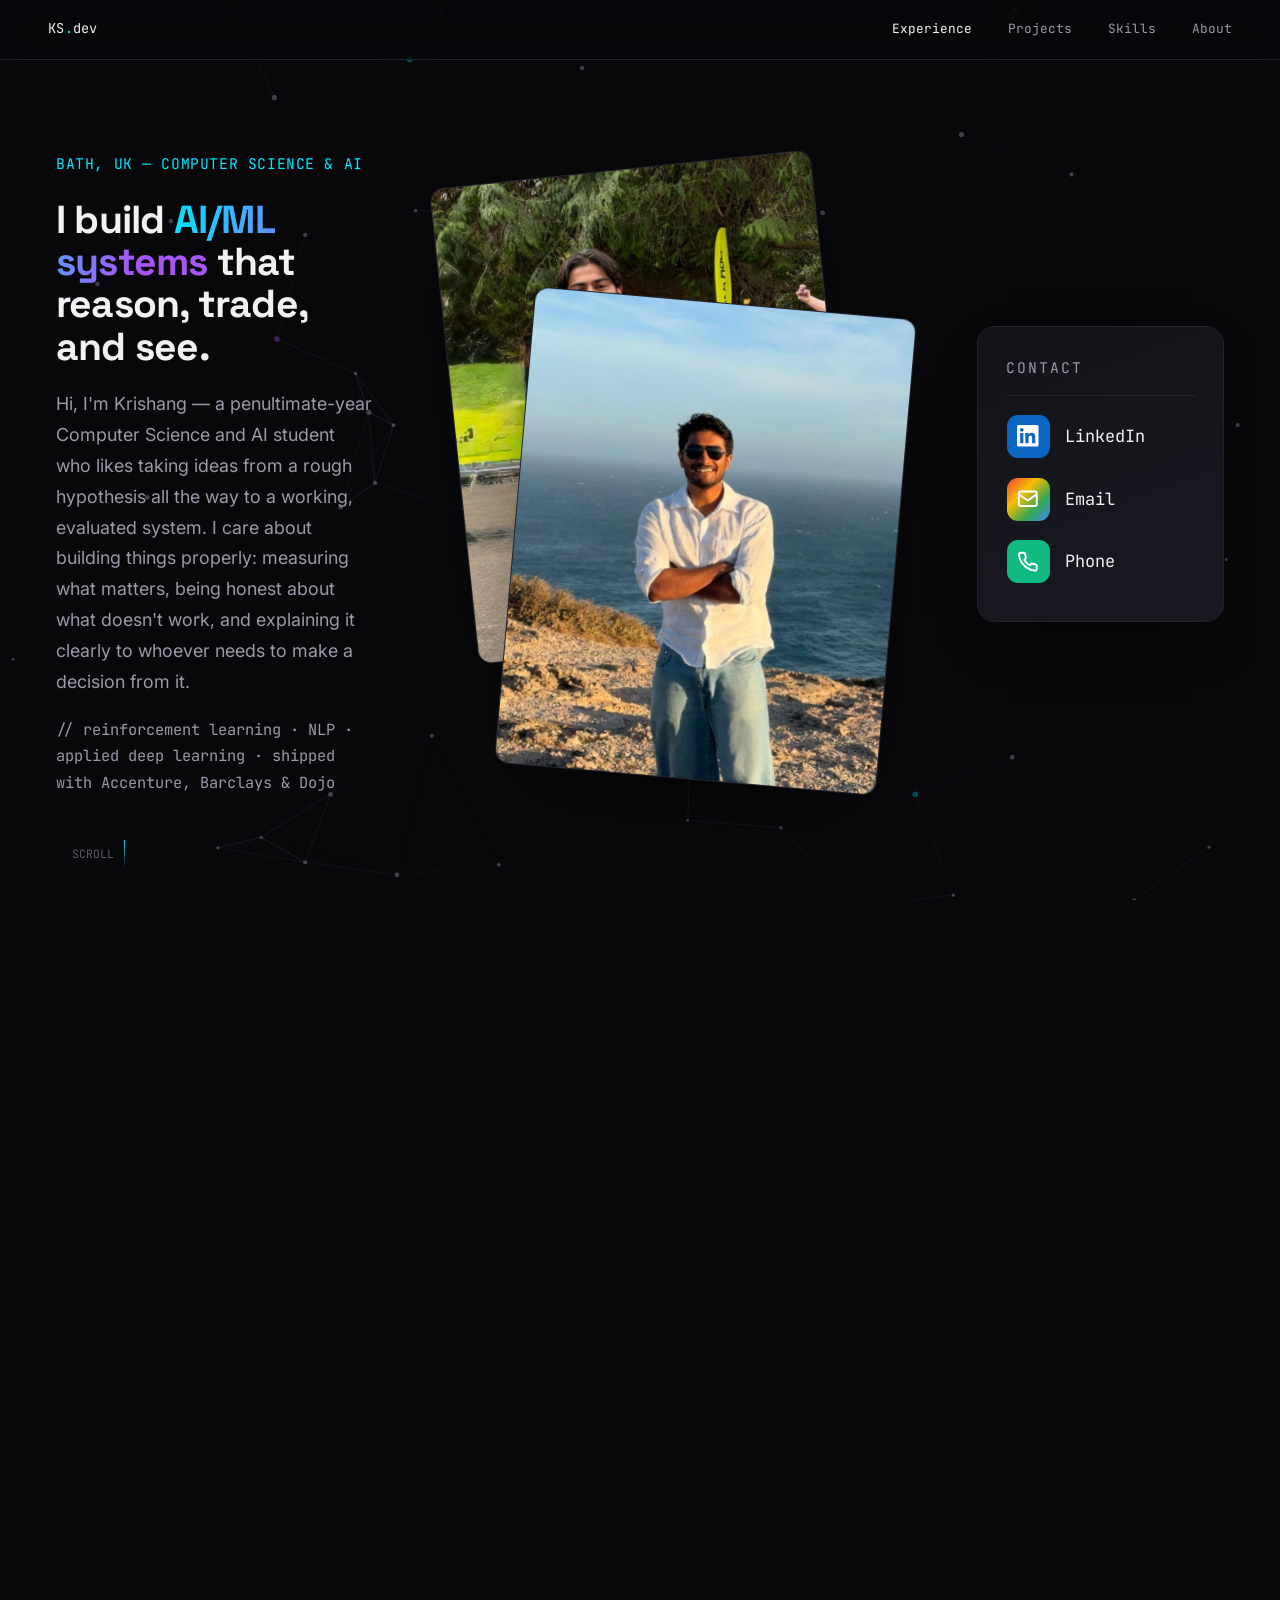
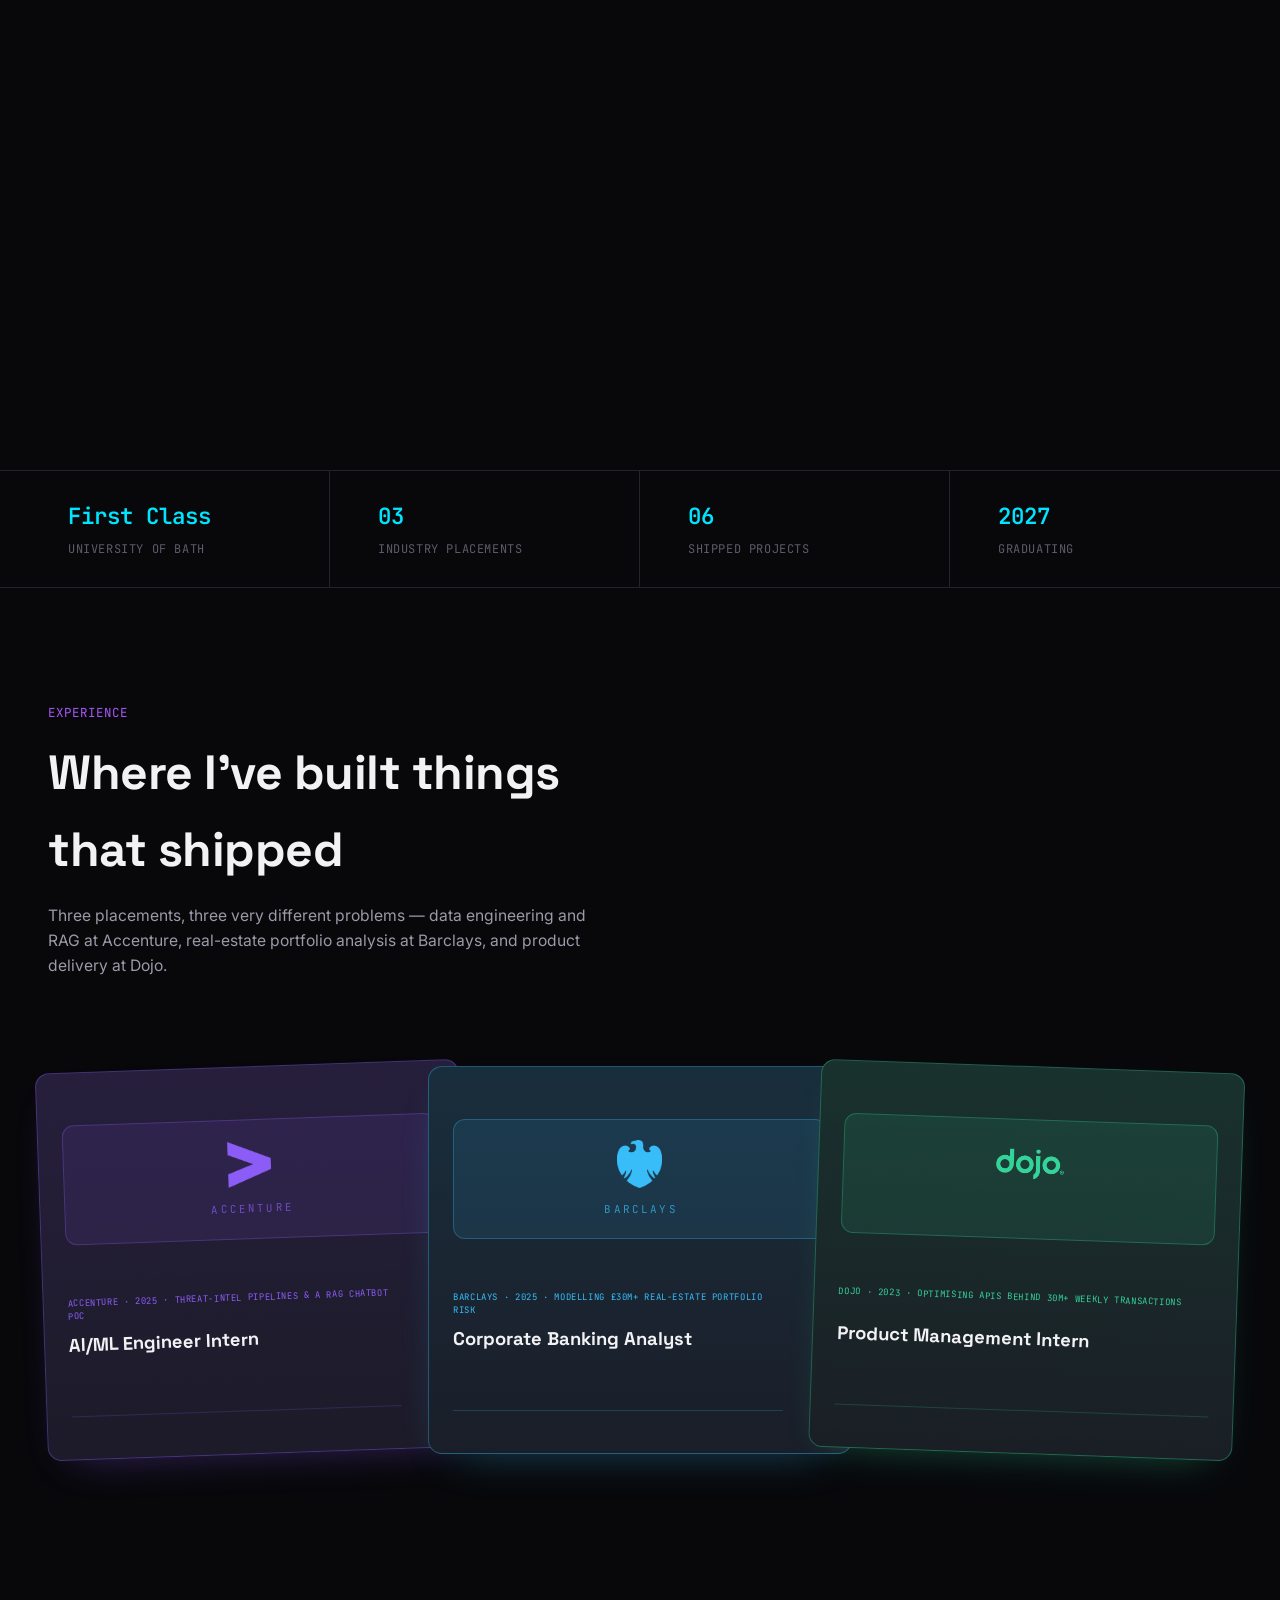
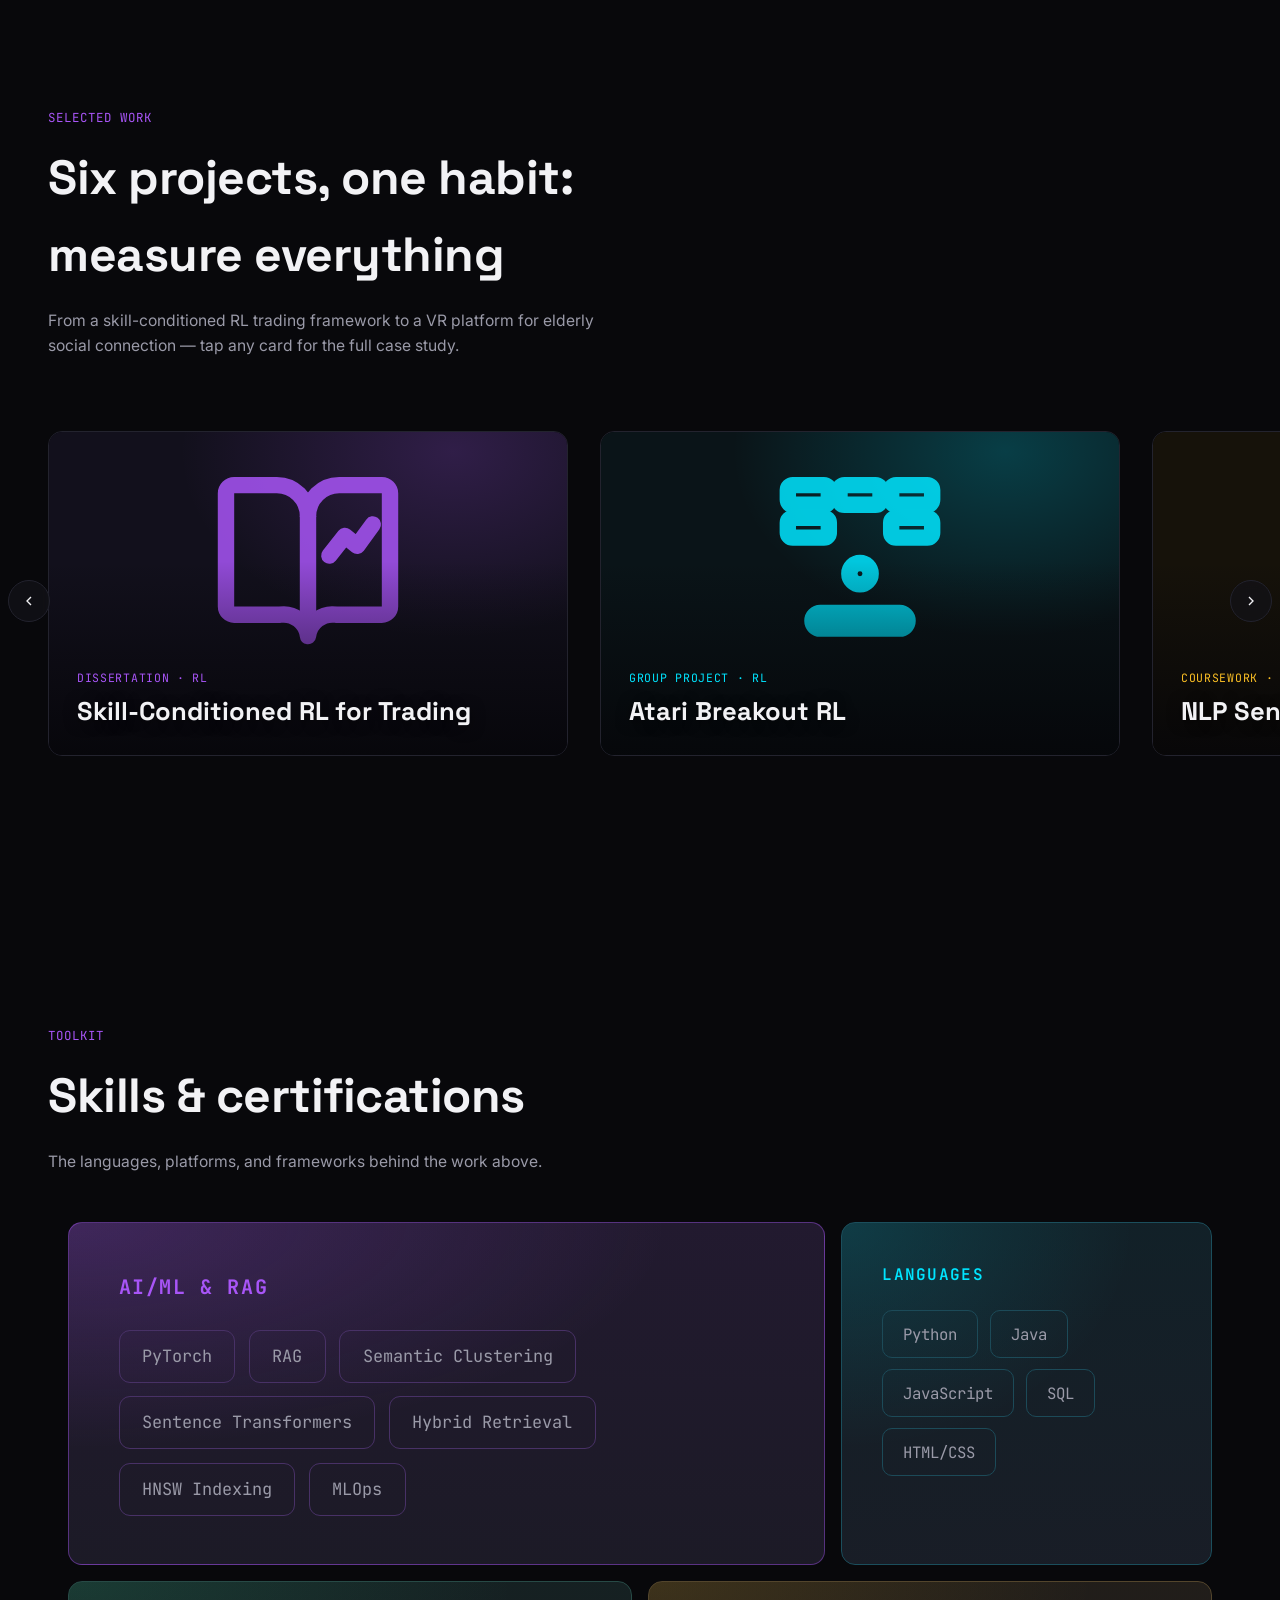
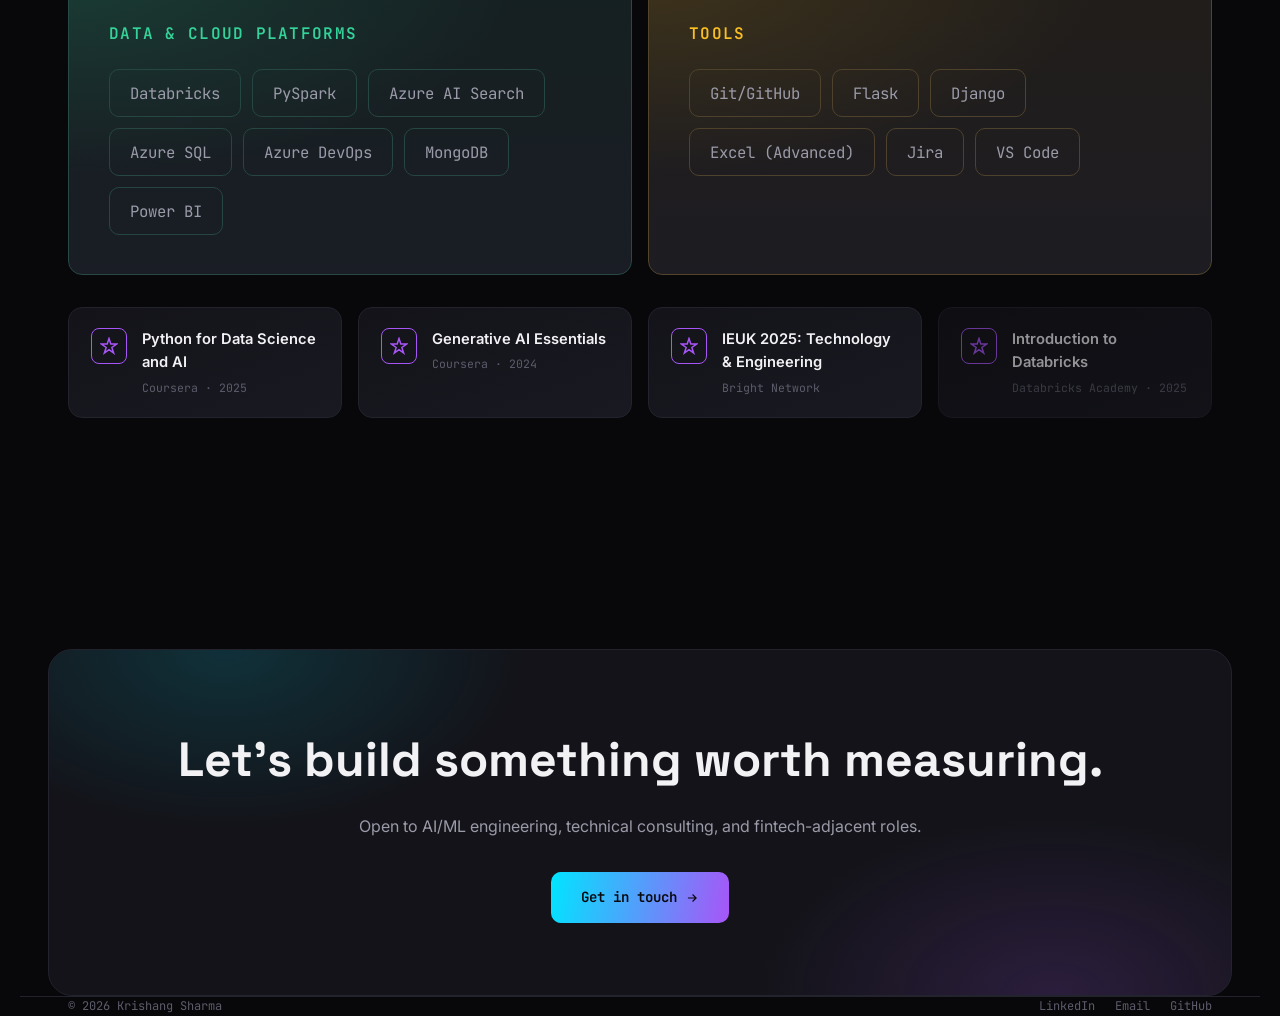
==== index.html @ ec25ca5b "intial commit" ====
<!DOCTYPE html>
<html lang="en">
<head>
<meta charset="UTF-8">
<meta name="viewport" content="width=device-width, initial-scale=1.0">
<title>Krishang Sharma — AI/ML Engineer</title>
<meta name="description" content="Krishang Sharma — AI/ML Engineer building reinforcement learning, NLP, and applied ML systems, with a growing focus on technology in financial services.">
<link rel="preconnect" href="https://fonts.googleapis.com">
<link rel="preconnect" href="https://fonts.gstatic.com" crossorigin>
<link href="https://fonts.googleapis.com/css2?family=Space+Grotesk:wght@500;700&family=Inter:wght@400;500;600&family=JetBrains+Mono:wght@400;500;600&display=swap" rel="stylesheet">
<link rel="stylesheet" href="styles.css">
</head>
<body>

<canvas class="plexus" aria-hidden="true"></canvas>

<nav class="nav">
  <div class="nav__mark">KS<span>.</span>dev</div>
  <div class="nav__links">
    <a href="#experience">Experience</a>
    <a href="#projects">Projects</a>
    <a href="#skills">Skills</a>
    <a href="about.html">About</a>
  </div>
</nav>

<!-- ============ HERO ============ -->
<div class="hero-pin" data-hero-pin>
<header class="hero wrap">
  <div class="hero__grid">

    <!-- About (left, persistent) -->
    <div class="hero__text">
      <p class="hero__eyebrow">Bath, UK — Computer Science &amp; AI</p>
      <h1 class="hero__title">I build <span class="grad">AI/ML systems</span> that reason, trade, and see.</h1>
      <p class="hero__intro">Hi, I&#39;m Krishang — a penultimate-year Computer Science and AI student who likes taking ideas from a rough hypothesis all the way to a working, evaluated system. I care about building things properly: measuring what matters, being honest about what doesn&#39;t work, and explaining it clearly to whoever needs to make a decision from it.</p>
      <p class="hero__sub">// reinforcement learning · NLP · applied deep learning · shipped with Accenture, Barclays &amp; Dojo</p>
    </div>

    <!-- Reveal stage (centre): overlapping portraits over the faint wheel -->
    <div class="hero__stage">
      <div class="hero__wheelwrap">
      <h2 class="wheel-title">Core Stack</h2>
      <div class="wheel" data-wheel aria-label="Core tools: Python, SQL, PySpark, Databricks, PyTorch, Azure, Git, Flask">
        <div class="wheel__ring">
          <div class="wheel__item" style="--i:0">
            <span class="wheel__tile" tabindex="0" data-label="Python" aria-label="Python" style="--brand:#3776AB">
              <svg viewBox="0 0 24 24" aria-hidden="true"><defs><linearGradient id="py-two" x1="0" y1="0" x2="0" y2="1"><stop offset="0.5" stop-color="#3776AB"/><stop offset="0.5" stop-color="#FFD43B"/></linearGradient></defs><path fill="url(#py-two)" d="M14.25.18l.9.2.73.26.59.3.45.32.34.34.25.34.16.33.1.3.04.26.02.2-.01.13V8.5l-.05.63-.13.55-.21.46-.26.38-.3.31-.33.25-.35.19-.35.14-.33.1-.3.07-.26.04-.21.02H8.77l-.69.05-.59.14-.5.22-.41.27-.33.32-.27.35-.2.36-.15.37-.1.35-.07.32-.04.27-.02.21v3.06H3.17l-.21-.03-.28-.07-.32-.12-.35-.18-.36-.26-.36-.36-.35-.46-.32-.59-.28-.73-.21-.88-.14-1.05-.05-1.23.06-1.22.16-1.04.24-.87.32-.71.36-.57.4-.44.42-.33.42-.24.4-.16.36-.1.32-.05.24-.01h.16l.06.01h8.16v-.83H6.18l-.01-2.75-.02-.37.05-.34.11-.31.17-.28.25-.26.31-.23.38-.2.44-.18.51-.15.58-.12.64-.1.71-.06.77-.04.84-.02 1.27.05zm-6.3 1.98l-.23.33-.08.41.08.41.23.34.33.22.41.09.41-.09.33-.22.23-.34.08-.41-.08-.41-.23-.33-.33-.22-.41-.09-.41.09zm13.09 3.95l.28.06.32.12.35.18.36.27.36.35.35.47.32.59.28.73.21.88.14 1.04.05 1.23-.06 1.23-.16 1.04-.24.86-.32.71-.36.57-.4.45-.42.33-.42.24-.4.16-.36.09-.32.05-.24.02-.16-.01h-8.22v.82h5.84l.01 2.76.02.36-.05.34-.11.31-.17.29-.25.25-.31.24-.38.2-.44.17-.51.15-.58.13-.64.09-.71.07-.77.04-.84.01-1.27-.04-1.07-.14-.9-.2-.73-.25-.59-.3-.45-.33-.34-.34-.25-.34-.16-.33-.1-.3-.04-.25-.02-.2.01-.13v-5.34l.05-.64.13-.54.21-.46.26-.38.3-.32.33-.24.35-.2.35-.14.33-.1.3-.06.26-.04.21-.02.13-.01h5.84l.69-.05.59-.14.5-.21.41-.28.33-.32.27-.35.2-.36.15-.36.1-.35.07-.32.04-.28.02-.21V6.07h2.09l.14.01zm-6.47 14.25l-.23.33-.08.41.08.41.23.33.33.23.41.08.41-.08.33-.23.23-.33.08-.41-.08-.41-.23-.33-.33-.23-.41-.08-.41.08z"/></svg>
            </span>
          </div>
          <div class="wheel__item" style="--i:1">
            <span class="wheel__tile" tabindex="0" data-label="SQL" aria-label="SQL" style="--brand:#00758F">
              <svg viewBox="0 0 24 24" fill="none" stroke="currentColor" stroke-width="2" aria-hidden="true"><ellipse cx="12" cy="5" rx="8" ry="3"/><path d="M4 5v6c0 1.66 3.58 3 8 3s8-1.34 8-3V5"/><path d="M4 11v8c0 1.66 3.58 3 8 3s8-1.34 8-3v-8"/></svg>
            </span>
          </div>
          <div class="wheel__item" style="--i:2">
            <span class="wheel__tile" tabindex="0" data-label="PySpark" aria-label="PySpark" style="--brand:#E25A1C">
              <svg viewBox="0 0 24 24" fill="currentColor" aria-hidden="true"><path d="M10.812 0c-.425.013-.845.215-1.196.605a3.593 3.593 0 00-.493.722c-.355.667-.425 1.415-.556 2.143a551.9 551.9 0 00-.726 4.087c-.027.16-.096.227-.244.273C5.83 8.386 4.06 8.94 2.3 9.514c-.387.125-.773.289-1.114.506-1.042.665-1.196 1.753-.415 2.71.346.422.79.715 1.284.936 1.1.49 2.202.976 3.3 1.47.019.01.036.013.053.019h-.004l1.306.535c0 .023.002.045 0 .073-.2 2.03-.39 4.063-.58 6.095-.04.419-.012.831.134 1.23.317.87 1.065 1.148 1.881.701.372-.204.666-.497.937-.818 1.372-1.623 2.746-3.244 4.113-4.872.111-.133.205-.15.363-.098.349.117.697.231 1.045.347h.001c.02.012.045.02.073.03l.142.042c1.248.416 2.68.775 3.929 1.19.4.132.622.164 1.045.098.311-.048.592-.062.828-.236.602-.33.995-.957.988-1.682-.005-.427-.154-.813-.35-1.186-.82-1.556-1.637-3.113-2.461-4.666-.078-.148-.076-.243.037-.375 1.381-1.615 2.756-3.236 4.133-4.855.272-.32.513-.658.653-1.058.308-.878-.09-1.57-1-1.741a2.783 2.783 0 00-1.235.069c-1.974.521-3.947 1.041-5.918 1.57-.175.047-.26.015-.355-.144a353.08 353.08 0 00-2.421-4.018 4.61 4.61 0 00-.652-.849c-.371-.37-.802-.549-1.227-.536zm.172 3.703a.592.592 0 01.189.211c.87 1.446 1.742 2.89 2.609 4.338.07.118.135.16.277.121 1.525-.41 3.052-.813 4.579-1.217.367-.098.735-.193 1.103-.289a.399.399 0 01-.1.2c-1.259 1.48-2.516 2.962-3.779 4.438-.11.13-.12.22-.04.37.937 1.803 1.768 3.309 2.498 4.76l-3.696-1.019c-.538-.18-1.077-.358-1.615-.539-.163-.055-.25-.03-.36.1-1.248 1.488-2.504 2.97-3.759 4.454a.398.398 0 01-.18.132c.035-.378.068-.757.104-1.136.149-1.572.297-3.144.451-4.716-.03-.318.117-.405-.322-.545-1.493-.593-3.346-1.321-4.816-1.905a.595.595 0 01.24-.134c1.797-.57 3.595-1.14 5.394-1.705.127-.04.199-.092.211-.233.013-.148.05-.294.076-.441.241-1.363.483-2.726.726-4.088.068-.386.14-.771.21-1.157z"/></svg>
            </span>
          </div>
          <div class="wheel__item" style="--i:3">
            <span class="wheel__tile" tabindex="0" data-label="Databricks" aria-label="Databricks" style="--brand:#FF3621">
              <svg viewBox="0 0 24 24" fill="currentColor" aria-hidden="true"><path d="M.95 14.184L12 20.403l9.919-5.55v2.21L12 22.662l-10.484-5.96-.565.308v.77L12 24l11.05-6.218v-4.317l-.515-.309L12 19.118l-9.867-5.653v-2.21L12 16.805l11.05-6.218V6.32l-.515-.308L12 11.974 2.647 6.681 12 1.388l7.76 4.368.668-.411v-.566L12 0 .95 6.27v.72L12 13.207l9.919-5.55v2.26L12 15.52 1.516 9.56l-.565.308Z"/></svg>
            </span>
          </div>
          <div class="wheel__item" style="--i:4">
            <span class="wheel__tile" tabindex="0" data-label="PyTorch" aria-label="PyTorch" style="--brand:#EE4C2C">
              <svg viewBox="0 0 24 24" fill="currentColor" aria-hidden="true"><path d="M12.005 0L4.952 7.053a9.865 9.865 0 000 14.022 9.866 9.866 0 0014.022 0c3.984-3.9 3.986-10.205.085-14.023l-1.744 1.743c2.904 2.905 2.904 7.634 0 10.538s-7.634 2.904-10.538 0-2.904-7.634 0-10.538l4.647-4.646.582-.665zm3.568 3.899a1.327 1.327 0 00-1.327 1.327 1.327 1.327 0 001.327 1.328A1.327 1.327 0 0016.9 5.226 1.327 1.327 0 0015.573 3.9z"/></svg>
            </span>
          </div>
          <div class="wheel__item" style="--i:5">
            <span class="wheel__tile" tabindex="0" data-label="Azure" aria-label="Azure" style="--brand:#0078D4">
              <svg viewBox="0 0 24 24" fill="currentColor" aria-hidden="true"><path d="M22.379 23.343a1.62 1.62 0 0 0 1.536-2.14v.002L17.35 1.76A1.62 1.62 0 0 0 15.816.657H8.184A1.62 1.62 0 0 0 6.65 1.76L.086 21.204a1.62 1.62 0 0 0 1.536 2.139h4.741a1.62 1.62 0 0 0 1.535-1.103l.977-2.892 4.947 3.675c.28.208.618.32.966.32m-3.084-12.531 3.624 10.739a.54.54 0 0 1-.51.713v-.001h-.03a.54.54 0 0 1-.322-.106l-9.287-6.9h4.853m6.313 7.006c.116-.326.13-.694.007-1.058L9.79 1.76a1.722 1.722 0 0 0-.007-.02h6.034a.54.54 0 0 1 .512.366l6.562 19.445a.54.54 0 0 1-.338.684"/></svg>
            </span>
          </div>
          <div class="wheel__item" style="--i:6">
            <span class="wheel__tile" tabindex="0" data-label="Git" aria-label="Git" style="--brand:#F05032">
              <svg viewBox="0 0 24 24" fill="currentColor" aria-hidden="true"><path d="M23.546 10.93L13.067.452c-.604-.603-1.582-.603-2.188 0L8.708 2.627l2.76 2.76c.645-.215 1.379-.07 1.889.441.516.515.658 1.258.438 1.9l2.658 2.66c.645-.223 1.387-.078 1.9.435.721.72.721 1.884 0 2.604-.719.719-1.881.719-2.6 0-.539-.541-.674-1.337-.404-1.996L12.86 8.955v6.525c.176.086.342.203.488.348.713.721.713 1.883 0 2.6-.719.721-1.889.721-2.609 0-.719-.719-.719-1.879 0-2.598.182-.18.387-.316.605-.406V8.835c-.217-.091-.424-.222-.6-.401-.545-.545-.676-1.342-.396-2.009L7.636 3.7.45 10.881c-.6.605-.6 1.584 0 2.189l10.48 10.477c.604.604 1.582.604 2.186 0l10.43-10.43c.605-.603.605-1.582 0-2.187"/></svg>
            </span>
          </div>
          <div class="wheel__item" style="--i:7">
            <span class="wheel__tile" tabindex="0" data-label="Flask" aria-label="Flask" style="--brand:#E8E8ED">
              <svg viewBox="0 0 24 24" fill="currentColor" aria-hidden="true"><path d="M7.172 20.36c-.914-.72-1.89-1.41-2.556-2.38-1.402-1.712-2.482-3.694-3.22-5.777-.446-1.355-.6-2.808-1.174-4.11-.602-.944.103-1.978 1.138-2.28.46-.087 1.272-.522.293-.211-.878.644-.963-.585-.063-.662.615-.082.84-.585.63-1.037-.66-.43 1.6-.903.463-1.544C1.5 1.08 4.34.835 3.64 2.285 3.473 3.4 5.624 2.08 5.125 3.368c.507.619 1.9.14 1.865 1.009.74.05.993.672 1.687.72.72.325 2.022.58 2.266 1.39-.713.566-2.364-1.165-2.443.398.215 2.31.16 4.689 1.004 6.888.4 1.332 1.37 2.38 2.244 3.418.837 1.016 1.971 1.73 3.127 2.333 1.014.478 2.107.795 3.213.994.448-.343 1.24-1.617 1.938-1.08.033.604-1.388 1.263-.067 1.196.776-.234 1.314.6 1.953-.152.588.697 2.446-.446 2.027.98-.566.364-1.392.144-1.959.646-.935-.467-1.68.418-2.715.306a19.86 19.86 0 01-3.484.29c-1.912-.15-3.865-.214-5.684-.88-1.024-.297-2.023-.881-2.924-1.464zm1.615.7c1 .432 1.978.888 3.074 1.026 1.74.24 3.537.614 5.283.274-.79-.357-1.608.14-2.395-.255-.944.203-1.957-.052-2.917-.177-1.092-.486-2.27-.82-3.291-1.452-1.277-.466.66.598 1.005.685.798.453-.877-.233-1.114-.421-.668-.375-.754-.297-.066.084.139.08.276.166.42.235zm-1.904-1.346c.97.359-.004-.682-.45-.622-.196-.341-.751-.557-.36-.74-.704.244-.737-.93-1.07-.763-.744-.235-.29-1.07-1.176-1.58-.081-.54-.882-1.008-1.138-1.822-.113-.416-.905-1.613-.418-.5.414 1.072 1.143 1.99 1.75 2.907.47.873 1.027 1.786 1.885 2.33.29.278.568.703.977.79zM4.09 16.647c.033-.146.177.317 0 0zm3.954 3.497c.215-.096-.31-.12 0 0zm.526.192c-.054-.265-.24.148 0 0zm.66.275c.312-.3-.484-.188 0 0zm1.127.63c.191-.282-.61-.107 0 0zM8.19 19.728c.487-.315-.63-.004 0 0zm.494.246c-.014-.166-.176.075 0 0zm2.47 1.542c.397.25 2.32.55 1.115.103-.2.042-2.23-.574-1.116-.103zm-3.921-3.054c-.04-.167-.616-.185 0 0zm1.15.67c.3-.21-.621-.16 0 0zm.966.593c.43-.162-.696-.163 0 0zm-2.584-1.773c.466.358 1.88.046.714-.213-.53-.283-1.727-.476-.912.17zm3.24 1.978c.193-.33-.815-.19 0 0zm-.984-.783c1.14.323-.958-.72-.281-.118l.15.068.13.05zm1.973 1.14c1.08.01-.975-.147 0 0zm-4.644-2.96c-.042-.2-.266.018 0 0zm6.47 3.985c.028-.363-.353.27 0 0zm-4.63-2.856c-.064-.191-.336-.008 0 0zm-1.738-1.254c.62-.037-.848-.273 0 0zm-2.06-1.332c-.077-.297-.674-.534 0 0zm5.407 3.435c-.114-.13-.054.028 0 0zm3.366 2.065c-.01-.197-.183.075 0 0zm-3.664-2.373c.06-.255-.528-.077 0 0zm-2.506-1.592c.46-.05-.74-.311 0 0zm4.241 2.637c.718-.285-.7-.14 0 0zM9.03 18.545c.827.106-.985-.563-.181-.06zm2.876 1.768c.773-.462.518 1.082 1.311.13.782-.57-.675.707.29.103.696-.467 1.726.22 2.376.445.468-.023.923.405 1.403.145.923-.25-1.806-.37-1.09-.81-.845.245-1.47-.294-1.885-.835-.948-.22-2.044-.703-2.517-1.542-.192-.315.28.044-.166-.47-.57-.508-.856-1.085-1.24-1.702-.457-.244-.51-.963-.557-.024.004-.593-.553-.992-.688-.826-.002-.571.595-.285.176-.707-.09-.592-.386-1.21-.475-1.877-.138-.322-.02-1.011-.473-.282-.165.77-.055-.947.202-.38.337-.58-.12-.51-.14-.43.22-.488.14-1.18-.057-.916.117-.517.185-1.902-.175-1.656.218-.54.414-2.473-.534-1.736-.384.005-1.048.14-1.363.296.986.543-.1.196-.5.11-.052.502-.45.285-.946.29.793.098-.386.81-.841.534-.59.282.51.987.012 1.205.06.328-.905-.12-.83.64-.573-.241-.078.9.209.514.975.264.686.866.71 1.437-.158.333-.784-.783-.14-.731-.507-.827-.561-.3-.984.085-.1.028 1.079.547.34.803.65.1.668.67.8 1.03.39.407.31-.45.779.04-.296-.436-1.567-1.228-.544-.974-.005-.44-.185-.793.129-.784.31-.562-.325 1.387.375.672.193-.085.24-.563.59.045.505.498.182.858-.531.403.127.433.954.587.799 1.265.165.595.395.376.596.342.158.578.247.153.255-.123.72.155.552.58.778.88.497.224-.712-1.522.142-.526.898.81.337 1.15-.47 1.02.51-.041.675.69 1.313.664.582.277.975 1.34-.027.897-.348-.313-1.58-.7-.573-.104.929.43 1.665.688 2.561 1.227.64.458.918.982 1.16 1.086-.538.257-1.623-.206-.817-.348-.503-.091-1.068-.345-.587.28.41.343 1.45.306 1.637.345-.159.348-.43.376.006.403-.486.26.156.3.201.448zm-.994-2.808c-.296-.31-.373-.89-.053-.385.164.066.525.947.053.385zm3.238 2.057c.185-.011.006.14 0 0zm-3.706-2.816c-.01-.468.107.36 0 0zm-.322-.433c-.372-.72.47.204 0 0zm-3.9-2.692c.219-.06.108.374 0 0zm3.104 1.682c.134-.504.158.424 0 0zm-2.192-1.525c-.155-.278.323.26 0 0zm1.882.604c-.352-.79.25-.432.078.13zM5.77 12.217c-.158-.26-.418-1.02-.334-1.252.076.378.804 1.627.357.518-.494-.93.59.302.702.534.05.23-.305-.063-.064.478-.44-.617-.26.34-.661-.278zm-1.003-.691c.04-.603.23.413 0 0zm.45.155c.216-.455.366.634 0 0zm-1.084-.84c-.374-.37-.644-.713.017-.23.255.01-.566-.778.06-.25.66.12.327 1.082-.077.48zm.57-.015c.217-.215.115.212 0 0zm.35.113c-.328-.617.4.258 0 0zm-.697-.667c-1.086-.966 1.365.506.177.18zm3.11 1.808c-.47-.282-.123-1.984.037-.82.457-.148-.025.6.315.594-.053.473-.206.643-.35.226zm1.15.68c.048-.513.099.35 0 0zm-.2-.198c.054-.22.007.258 0 0zM4.57 9.955c-.697-.963 2.027.973.447.244-.165-.043-.364-.06-.447-.244zm2.216 1.175c-.066-.81.147.134 0 0zm1.682 1.079c.13-.462.01.305 0 0zM4.676 9.587c.415-.088 1.718.729.52.234-.132-.148-.416-.08-.52-.234zm3.56 1.775c.044-.83.248-.495.002.118zM4.985 9.299c.169-.248-.45-1.12.089-.313.232.185.672.31.283.387.61.539-.15.146-.372-.074zm3.075 1.804c.117-.944.103.553 0 0zM4.632 8.427c.129-.055.068.172 0 0zm.802.478c.206-.434.38.483 0 0zm2.263 1.259c-.002-.167.043.242 0 0zm-.131-.29c-.314-.776.292.41 0 0zm-.193-.51c-.053-.32.18.404 0 0zm.314-.51c-.216-.38.272-1.673.326-.87-.227.625-.065.975.093.136.293-.66-.063 1.303-.42.735zm.322-1.923c.094-.115.02.139 0 0zM7.47 17.544c-.128-.111.016.07 0 0zm1.11.56c.615.16.612-.095.055-.17-.3-.28-1.246-.575-.4-.035.057.142.235.139.344.206zM6.389 16.65c.34.253 1.28.719.484.096.269-.312-.514-.478-.254-.686-.66-.404-.52-.368-.058-.356-.794-.354.114-.328.07-.51-.305-.06-1.52-.54-.804.04-.726-.37-.173.138-.392.084-.743-.202.66.565-.118.375.425.337 1.146.864.18.357-.128.183.69.46.892.6zm1.16.667c1.41.454-.691-.556 0 0zm5.94 3.598c.02-.28-.193.24 0 0zm.611.257c.325-.315.013.503.54-.077.005-.415-.017-.66-.606-.156-.162.09-.234.473.066.233zm-9.692-6.087c-.1-.393-.7-.39 0 0zm.652.428c-.242-.402-.864-.364 0 0zm3.71 2.237c.362.32 1.662.236.44.04-.182-.27-1.151-.204-.44-.04zm5.097 3.149c.558-.468-.54.208 0 0zm1.16.796c.003-.15-.24.066 0 0zm.001-.21c.617-.654-.598.039 0 0zM2.805 13.743c-.526-.75-.327-1.088-.835-1.7-.096-.47-.87-1.533-.4-.406.43.659.558 1.679 1.235 2.106zm12.03 7.534c1.135-.734-.466-.32 0 0zm.866.34c.57-.488-.36-.102 0 0zM4.215 14.255c.163-.242-.42-.031 0 0zm11.305 7.129c.551-.355-.126-.3-.1.032zm-7.47-4.71c-.02-.24-.291.02 0 0zm.46.267c-.145-.297-.224.047 0 0zm7.894 4.684c.705-.51-.428-.098-.148.096zm-.27-.13c.574-.482-.607.213 0 0zm1.38.918c.386-.258-.469-.083 0 0zM4.57 14.08c.517.116 2.066 1.274 1.152.08-.468-.138-.187-1.283-.665-1.08.32.535.264.763-.41.426-.845-.413-.474.204-.31.374-.224.052.299.196.233.2zm-2.356-1.86c.092-.383-.853-2.107-.446-.864.146.26.13.754.446.864zm4.324 2.666c-.266-.223-.013-.032 0 0zm.656.152c0-.405-.725-.164 0 0zm5.681 3.583c-.108-.278-.428-.006 0 0zm.273.199c-.04-.155-.157.03 0 0zM15.4 20.24c.216-.16-.27-.02 0 0zM3.39 12.52c.62-.24-.664-.17 0 0zm8.984 5.662c-.007-.401-.395.1 0 0zm-9.23-6.231c.399-.135-.367-.09 0 0zm1.156.56c-.007-.133-.122.05 0 0zm14.09 8.64c.512-.104 1.678.26 1.866-.136-.62-.015-2.15-.438-2.222.1l.136.023.22.013zM4.667 12.603c.009-.407-.317-.015 0 0zM1.63 10.495c-.138-.775-.525-.118 0 0zm.724.182c.009-.25-.663-.224 0 0zm.414.203c-.12-.097-.094.122 0 0zm2.605 1.67c.122-.112-.29-.083 0 0zm-2.88-2.128c-.07-.585-.84-.088 0 0zm-1.486-.964c-.02-.27-.144.102 0 0zm.22-.167c-.035-.32-.19.04 0 0zm1.22.729c.518-.203-.94-.42-.104-.04zm16.334 10.089c.33-.303-.42-.094 0 0zm1.974 1.023c.132-.392-.334.05 0 0zM2.573 9.38c.055-.38-.41.075 0 0zM.837 8.218c-.093-.535-.08-1.474.812-1.156-1.191.236.824 1.48.57.498.5.024.98-.296.716.19.987-.11 1.67-.964 2.624-.845.742-.098 1.554-.172 2.354-.471.658-.048 1.29-.756.93-1.175-.896-.076-1.835.036-2.827.233-1.098.228-2.096.662-3.205.849-1.08.145.217.4-.092.456-.564.196.672.328-.073.534-.46-.088-.94-.246-.743-.73-1.035.133-1.945.563-1.127 1.616h.06zm2.494-1.27c.243-.894 1.3.735.398.118-.108-.08-.285-.146-.398-.12zm.047-.434c.35-.26.186.146 0 0zm.445.008c.032-.411 1.018.218.163.148zm.608-.245c.222-.26.064.23 0 0zm.156-.104c.37-.444 2.095-.283.832-.043-.338-.255-.598.15-.832.043zm2.25-.347c-.055-1.214 1.119.432 0 0zm.64-.004c.233-.612.906-.245.108-.123.017.065-.024.316-.108.123zM2.322 9.067c.697-.427-.741-.37 0 0zm.515.144c.245-.26-.531-.106 0 0zm-1.52-1.08c.399-.305-.471-.116 0 0zm20.602 12.89c.012-.355-.304.16 0 0zm-2.093-1.43c.06-.408-.27.037 0 0zm2.67 1.568c.557 0 1.688-.173.475-.173-.19.03-1.109.024-.476.173zM3.29 8.959c.45-.03.706-.497-.087-.47-1.23-.127 1.084.42-.158.264-.167.11.236.237.245.207zm.398.202c-.048-.29-.14.154 0 0zm.47-1.257c.197-.243-.27-.065 0 0zm-1.5-2.508c.806-.274 1.907-.581 2.287.135-.387-.466-.156-.924.21-.243.516.689.775-.313.438-.545.383.476.819.7.257.03.61-.734-1.223.097-1.64.088-.2.09-2.071.477-1.551.535zm.472-.903c.46-.347 1.588.206.864-.345-.07-.062-1.586.418-.864.345zm1.674.069c.538.013-.231-.722.409-.39-.105-.343-.746-.407-1.06-.544-.176.314.36.938.65.934zm-1.38-1.52c.186-.252-.326.128 0 0zm.684.164c.866-.115-.22-.373-.174-.01zm-1.277-1c-.61-.796 1.146.134.527-.7-.522-.415-1.023.468-.527.7zm7.824 4.215c.28-.496-1.155-.668-.188-.175.09.03.07.21.188.175z"/></svg>
            </span>
          </div>
        </div>
      </div>
      </div>
      <div class="wheel__label" aria-hidden="true"></div>

      <figure class="hero__frame hero__frame--1" data-media aria-hidden="true">
        <div class="hero__frame-fallback">
          <span class="hero__photo-mono">KS<span>.</span></span>
          <span class="hero__photo-note">portrait 01</span>
        </div>
        <img src="assets/portrait-1.jpg" alt="" data-fallback>
      </figure>
      <figure class="hero__frame hero__frame--2" data-media aria-hidden="true">
        <div class="hero__frame-fallback">
          <span class="hero__photo-mono">KS<span>.</span></span>
          <span class="hero__photo-note">portrait 02</span>
        </div>
        <img src="assets/portrait-2.jpg" alt="" data-fallback>
      </figure>
    </div>

    <!-- Contact (right, persistent) -->
    <div class="hero__aside">
      <div class="hero-contact">
        <div class="hero-contact__title">Contact</div>
        <div class="hero-contact__links">
          <a class="hero-contact__link" style="--row:#0A66C2; --row-glow:rgba(10,102,194,0.55)" href="https://www.linkedin.com/in/krishang-sharma1/" target="_blank" rel="noopener">
            <span class="hero-contact__badge">
              <svg viewBox="0 0 24 24" fill="currentColor" aria-hidden="true"><path d="M20.447 20.452h-3.554v-5.569c0-1.328-.027-3.037-1.852-3.037-1.853 0-2.136 1.445-2.136 2.939v5.667H9.351V9h3.414v1.561h.046c.477-.9 1.637-1.85 3.37-1.85 3.601 0 4.267 2.37 4.267 5.455v6.286zM5.337 7.433c-1.144 0-2.063-.926-2.063-2.065 0-1.138.92-2.063 2.063-2.063 1.14 0 2.064.925 2.064 2.063 0 1.139-.925 2.065-2.064 2.065zm1.782 13.019H3.555V9h3.564v11.452zM22.225 0H1.771C.792 0 0 .774 0 1.729v20.542C0 23.227.792 24 1.771 24h20.451C23.2 24 24 23.227 24 22.271V1.729C24 .774 23.2 0 22.222 0h.003z"/></svg>
            </span>
            <span>LinkedIn</span>
          </a>
          <a class="hero-contact__link" style="--row:#EA4335; --row-glow:rgba(234,67,53,0.5)" href="mailto:krishangs468@gmail.com">
            <span class="hero-contact__badge hero-contact__badge--mail">
              <svg viewBox="0 0 24 24" fill="none" stroke="currentColor" stroke-width="2.2" stroke-linejoin="round" aria-hidden="true"><rect x="2" y="4" width="20" height="16" rx="2"/><path d="m2 7 10 7 10-7"/></svg>
            </span>
            <span>Email</span>
          </a>
          <a class="hero-contact__link" style="--row:#10B981; --row-glow:rgba(16,185,129,0.5)" href="tel:+447393121199">
            <span class="hero-contact__badge">
              <svg viewBox="0 0 24 24" fill="none" stroke="currentColor" stroke-width="2.2" stroke-linejoin="round" aria-hidden="true"><path d="M22 16.92v3a2 2 0 0 1-2.18 2 19.79 19.79 0 0 1-8.63-3.07 19.5 19.5 0 0 1-6-6 19.79 19.79 0 0 1-3.07-8.67A2 2 0 0 1 4.11 2h3a2 2 0 0 1 2 1.72c.127.96.361 1.903.7 2.81a2 2 0 0 1-.45 2.11L8.09 9.91a16 16 0 0 0 6 6l1.27-1.27a2 2 0 0 1 2.11-.45c.907.339 1.85.573 2.81.7A2 2 0 0 1 22 16.92z"/></svg>
            </span>
            <span>Phone</span>
          </a>
        </div>
      </div>
    </div>

  </div>

  <div class="hero__scroll">SCROLL</div>
</header>
</div>

<!-- ============ STATS ============ -->
<section class="stats">
  <div class="stats__row wrap" style="padding-left:0; padding-right:0;">
    <div class="stat"><div class="stat__num">First Class</div><div class="stat__label">University of Bath</div></div>
    <div class="stat"><div class="stat__num">03</div><div class="stat__label">Industry Placements</div></div>
    <div class="stat"><div class="stat__num">06</div><div class="stat__label">Shipped Projects</div></div>
    <div class="stat"><div class="stat__num">2027</div><div class="stat__label">Graduating</div></div>
  </div>
</section>

<!-- ============ EXPERIENCE ============ -->
<section class="section" id="experience">
  <div class="section__head reveal">
    <p class="section__eyebrow">Experience</p>
    <h2 class="section__title">Where I&#39;ve built things that shipped</h2>
    <p class="section__desc">Three placements, three very different problems — data engineering and RAG at Accenture, real-estate portfolio analysis at Barclays, and product delivery at Dojo.</p>
  </div>

  <div class="exp-railwrap">
    <div class="exp-rail" data-exp-rail></div>
  </div>
</section>

<!-- ============ PROJECTS ============ -->
<section class="section" id="projects">
  <div class="section__head reveal">
    <p class="section__eyebrow">Selected Work</p>
    <h2 class="section__title">Six projects, one habit: measure everything</h2>
    <p class="section__desc">From a skill-conditioned RL trading framework to a VR platform for elderly social connection — tap any card for the full case study.</p>
  </div>

  <div class="rail-outer" data-rail>
    <button class="rail-arrow left" aria-label="Previous"><svg width="16" height="16" viewBox="0 0 24 24" fill="none" stroke="currentColor" stroke-width="2"><path d="M15 18l-6-6 6-6"/></svg></button>
    <button class="rail-arrow right" aria-label="Next"><svg width="16" height="16" viewBox="0 0 24 24" fill="none" stroke="currentColor" stroke-width="2"><path d="M9 18l6-6-6-6"/></svg></button>

    <div class="proj-rail" tabindex="0" aria-label="Projects">

      <a class="proj-card accent-violet" href="projects/rl-trading.html">
        <div class="proj-card__media" data-media>
          <!-- open thesis with a rising trend drawn across the right page -->
          <div class="proj-card__fallback" aria-hidden="true"><svg viewBox="0 0 24 24" fill="none" stroke="currentColor" stroke-width="1.5" stroke-linecap="round" stroke-linejoin="round"><path d="M12 7.4v13.4"/><path d="M3 19.4a1 1 0 0 1-1-1V4.6a1 1 0 0 1 1-1h5.2A3.8 3.8 0 0 1 12 7.4a3.8 3.8 0 0 1 3.8-3.8H21a1 1 0 0 1 1 1v13.8a1 1 0 0 1-1 1h-5.6a3 3 0 0 0-3.4 2.6 3 3 0 0 0-3.4-2.6z"/><path d="M14.6 12.2l1.9-2.4 1.5 1.2 1.9-2.6"/></svg></div>
          <img src="assets/project-rl-trading.jpg" alt="" data-fallback>
        </div>
        <div class="proj-card__scrim" aria-hidden="true"></div>
        <div class="proj-card__veil" aria-hidden="true"></div>
        <div class="proj-card__content">
          <div class="proj-card__eyebrow">Dissertation · RL</div>
          <h3 class="proj-card__title">Skill-Conditioned RL for Trading</h3>
          <div class="proj-card__reveal">
            <p class="proj-card__hook">A profit-constrained diversity objective produces three interpretable trading strategies from a single PPO policy.</p>
            <div class="proj-card__metric">First Class achieved</div>
            <div class="proj-card__tags"><span class="tag">PPO</span><span class="tag">DIAYN</span><span class="tag">PyTorch</span></div>
          </div>
        </div>
      </a>

      <a class="proj-card accent-cyan" href="projects/atari-breakout.html">
        <div class="proj-card__media" data-media>
          <!-- Breakout: two rows of bricks, ball, paddle -->
          <div class="proj-card__fallback" aria-hidden="true"><svg viewBox="0 0 24 24" fill="none" stroke="currentColor" stroke-width="1.5" stroke-linecap="round" stroke-linejoin="round"><rect x="3.2" y="3.6" width="5" height="2.4" rx="0.6"/><rect x="9.5" y="3.6" width="5" height="2.4" rx="0.6"/><rect x="15.8" y="3.6" width="5" height="2.4" rx="0.6"/><rect x="3.2" y="7.6" width="5" height="2.4" rx="0.6"/><rect x="15.8" y="7.6" width="5" height="2.4" rx="0.6"/><circle cx="12" cy="14.4" r="1.3"/><rect x="6.2" y="19.2" width="11.6" height="1.9" rx="0.95"/></svg></div>
          <img src="assets/project-atari-breakout.jpg" alt="" data-fallback>
        </div>
        <div class="proj-card__scrim" aria-hidden="true"></div>
        <div class="proj-card__veil" aria-hidden="true"></div>
        <div class="proj-card__content">
          <div class="proj-card__eyebrow">Group Project · RL</div>
          <h3 class="proj-card__title">Atari Breakout RL</h3>
          <div class="proj-card__reveal">
            <p class="proj-card__hook">Head-to-head comparison of DQN, Rainbow, and PPO — and a diagnosis of why the &#39;best&#39; agent on paper failed.</p>
            <div class="proj-card__metric">Best agent: <b>224.91</b> mean reward</div>
            <div class="proj-card__tags"><span class="tag">DQN</span><span class="tag">Rainbow</span><span class="tag">PPO</span></div>
          </div>
        </div>
      </a>

      <a class="proj-card accent-amber" href="projects/nlp-pipeline.html">
        <div class="proj-card__media" data-media>
          <!-- text in a bubble, classified into a positive and a negative token -->
          <div class="proj-card__fallback" aria-hidden="true"><svg viewBox="0 0 24 24" fill="none" stroke="currentColor" stroke-width="1.5" stroke-linecap="round" stroke-linejoin="round"><path d="M4 2.6h16A1.8 1.8 0 0 1 21.8 4.4v7.4a1.8 1.8 0 0 1-1.8 1.8h-6.6L12 17.2l-1.4-3.6H4a1.8 1.8 0 0 1-1.8-1.8V4.4A1.8 1.8 0 0 1 4 2.6z"/><path d="M5.9 6.4h12.2M5.9 9.7h7.8"/><path d="M5 20.8h4.2M7.1 18.7v4.2"/><path d="M14.8 20.8h4.2"/></svg></div>
          <img src="assets/project-nlp-pipeline.jpg" alt="" data-fallback>
        </div>
        <div class="proj-card__scrim" aria-hidden="true"></div>
        <div class="proj-card__veil" aria-hidden="true"></div>
        <div class="proj-card__content">
          <div class="proj-card__eyebrow">Coursework · NLP</div>
          <h3 class="proj-card__title">NLP Sentiment Pipeline</h3>
          <div class="proj-card__reveal">
            <p class="proj-card__hook">Systematic feature ablation across normalisation, n-grams, and weighting — plus a from-scratch Naive Bayes.</p>
            <div class="proj-card__metric"><b>84.17%</b> test accuracy</div>
            <div class="proj-card__tags"><span class="tag">NLTK</span><span class="tag">Naive Bayes</span><span class="tag">TF-IDF</span></div>
          </div>
        </div>
      </a>

      <a class="proj-card accent-blue" href="projects/stock-predictor.html">
        <div class="proj-card__media" data-media>
          <!-- forecast: history solid, prediction dashed, split at the marker -->
          <div class="proj-card__fallback" aria-hidden="true"><svg viewBox="0 0 24 24" fill="none" stroke="currentColor" stroke-width="1.5" stroke-linecap="round" stroke-linejoin="round"><path d="M3 20h18M3 20V4"/><path d="M4.5 16.5l3.5-4.5 3 2.6 2.5-3.1"/><circle cx="13.5" cy="11.5" r="1.5"/><path d="M14.7 12.4l2.3 3.1L21 5.5" stroke-dasharray="2.6 2.4"/></svg></div>
          <img src="assets/project-stock-predictor.jpg" alt="" data-fallback>
        </div>
        <div class="proj-card__scrim" aria-hidden="true"></div>
        <div class="proj-card__veil" aria-hidden="true"></div>
        <div class="proj-card__content">
          <div class="proj-card__eyebrow">Personal Project</div>
          <h3 class="proj-card__title">Stock Price Predictor</h3>
          <div class="proj-card__reveal">
            <p class="proj-card__hook">LSTM price forecasting with live data ingestion, served through a Flask web app.</p>
            <div class="proj-card__metric">PyTorch <b>LSTM</b> + Flask</div>
            <div class="proj-card__tags"><span class="tag">PyTorch</span><span class="tag">Flask</span><span class="tag">LSTM</span></div>
          </div>
        </div>
      </a>

      <a class="proj-card accent-rose" href="projects/virtuconnect.html">
        <div class="proj-card__media" data-media>
          <!-- two people linked through a shared VR headset -->
          <div class="proj-card__fallback" aria-hidden="true"><svg viewBox="0 0 24 24" fill="none" stroke="currentColor" stroke-width="1.5" stroke-linecap="round" stroke-linejoin="round"><path d="M5.4 11.6h13.2a1.9 1.9 0 0 1 1.9 1.9v3.2a1.9 1.9 0 0 1-1.9 1.9h-2.9a1.7 1.7 0 0 1-1.3-.62l-1-1.2a2 2 0 0 0-3 0l-1 1.2a1.7 1.7 0 0 1-1.3.62H5.4a1.9 1.9 0 0 1-1.9-1.9v-3.2a1.9 1.9 0 0 1 1.9-1.9z"/><circle cx="4.3" cy="3.5" r="1.8"/><path d="M1.9 8.3a2.4 2.4 0 0 1 4.8 0"/><circle cx="19.7" cy="3.5" r="1.8"/><path d="M17.3 8.3a2.4 2.4 0 0 1 4.8 0"/><path d="M6.7 11.3 5.3 9.5M17.3 11.3l1.4-1.8"/></svg></div>
          <img src="assets/project-virtuconnect.jpg" alt="" data-fallback>
        </div>
        <div class="proj-card__scrim" aria-hidden="true"></div>
        <div class="proj-card__veil" aria-hidden="true"></div>
        <div class="proj-card__content">
          <div class="proj-card__eyebrow">Group Project · HCI/VR</div>
          <h3 class="proj-card__title">VirtuConnect</h3>
          <div class="proj-card__reveal">
            <p class="proj-card__hook">A culturally-aware VR platform for elderly social connection, from storyboard to evaluated hi-fi prototype.</p>
            <div class="proj-card__metric">Full storyboard <b>→</b> wireframe <b>→</b> prototype cycle</div>
            <div class="proj-card__tags"><span class="tag">HCI</span><span class="tag">VR/UX</span><span class="tag">Research</span></div>
          </div>
        </div>
      </a>

      <a class="proj-card accent-emerald" href="projects/cae.html">
        <div class="proj-card__media" data-media>
          <!-- image funnelling into a bottleneck and back out: encode/decode -->
          <div class="proj-card__fallback" aria-hidden="true"><svg viewBox="0 0 24 24" fill="none" stroke="currentColor" stroke-width="1.5" stroke-linecap="round" stroke-linejoin="round"><rect x="1.2" y="4.8" width="6.8" height="10.4" rx="1.2"/><path d="M2.5 13.2l1.9-2.4 1.4 1.6 1.1-1.4 1.1 1.4"/><rect x="16" y="4.8" width="6.8" height="10.4" rx="1.2"/><path d="M17.3 13.2l1.9-2.4 1.4 1.6 1.1-1.4 1.1 1.4"/><rect x="10.5" y="8.6" width="3" height="3" rx="0.8"/><path d="M8 7.2l2.5 1.9M8 12.8l2.5-1.9"/><path d="M13.5 9.1L16 7.2M13.5 11l2.5 1.8"/></svg></div>
          <img src="assets/project-cae.jpg" alt="" data-fallback>
        </div>
        <div class="proj-card__scrim" aria-hidden="true"></div>
        <div class="proj-card__veil" aria-hidden="true"></div>
        <div class="proj-card__content">
          <div class="proj-card__eyebrow">Personal Project · DL</div>
          <h3 class="proj-card__title">Convolutional Autoencoder</h3>
          <div class="proj-card__reveal">
            <p class="proj-card__hook">Lossy image compression via encoder–bottleneck–decoder, tuned and evaluated on perceptual similarity.</p>
            <div class="proj-card__metric">SSIM <b>≈ 0.81</b></div>
            <div class="proj-card__tags"><span class="tag">PyTorch</span><span class="tag">CNN</span><span class="tag">SSIM</span></div>
          </div>
        </div>
      </a>

    </div>
  </div>
</section>

<!-- ============ SKILLS & CERTIFICATIONS ============ -->
<section class="section" id="skills">
  <div class="section__head reveal">
    <p class="section__eyebrow">Toolkit</p>
    <h2 class="section__title">Skills &amp; certifications</h2>
    <p class="section__desc">The languages, platforms, and frameworks behind the work above.</p>
  </div>

  <div class="wrap">
    <!-- Bento: the featured AI/ML cell leads the DOM as well as the layout, so
         reading order matches visual order at every breakpoint. Placement is by
         grid-area — see .skills-grid in styles.css. -->
    <div class="skills-grid reveal">
      <div class="skill-group skill-group--ai">
        <div class="skill-group__title">AI/ML &amp; RAG</div>
        <div class="skill-group__list">
          <span class="skill-pill">PyTorch</span><span class="skill-pill">RAG</span><span class="skill-pill">Semantic Clustering</span><span class="skill-pill">Sentence Transformers</span><span class="skill-pill">Hybrid Retrieval</span><span class="skill-pill">HNSW Indexing</span><span class="skill-pill">MLOps</span>
        </div>
      </div>
      <div class="skill-group skill-group--lang">
        <div class="skill-group__title">Languages</div>
        <div class="skill-group__list">
          <span class="skill-pill">Python</span><span class="skill-pill">Java</span><span class="skill-pill">JavaScript</span><span class="skill-pill">SQL</span><span class="skill-pill">HTML/CSS</span>
        </div>
      </div>
      <div class="skill-group skill-group--data">
        <div class="skill-group__title">Data &amp; Cloud Platforms</div>
        <div class="skill-group__list">
          <span class="skill-pill">Databricks</span><span class="skill-pill">PySpark</span><span class="skill-pill">Azure AI Search</span><span class="skill-pill">Azure SQL</span><span class="skill-pill">Azure DevOps</span><span class="skill-pill">MongoDB</span><span class="skill-pill">Power BI</span>
        </div>
      </div>
      <div class="skill-group skill-group--tools">
        <div class="skill-group__title">Tools</div>
        <div class="skill-group__list">
          <span class="skill-pill">Git/GitHub</span><span class="skill-pill">Flask</span><span class="skill-pill">Django</span><span class="skill-pill">Excel (Advanced)</span><span class="skill-pill">Jira</span><span class="skill-pill">VS Code</span>
        </div>
      </div>
    </div>

    <div class="certs reveal">
      <!-- The card element IS the anchor, so the whole tile is the hit area and
           the flex layout is untouched. The Databricks credential isn't issued
           yet, so that one stays a <div> — inert, no hover, no pointer. -->
      <a class="cert-badge" href="https://www.credly.com/badges/af0195bb-1fbd-40b8-9367-55bbd585b983/linked_in_profile" target="_blank" rel="noopener noreferrer">
        <div class="cert-badge__icon"><svg width="18" height="18" viewBox="0 0 24 24" fill="none" stroke="currentColor" stroke-width="2"><path d="M12 2l2.4 7.4H22l-6.2 4.5 2.4 7.4L12 16.8l-6.2 4.5 2.4-7.4L2 9.4h7.6z"/></svg></div>
        <div><div class="cert-badge__name">Python for Data Science and AI</div><div class="cert-badge__meta">Coursera · 2025</div></div>
      </a>
      <a class="cert-badge" href="https://www.credly.com/badges/f3ef24cd-7121-4006-93e7-de51b2c1a823/linked_in_profile" target="_blank" rel="noopener noreferrer">
        <div class="cert-badge__icon"><svg width="18" height="18" viewBox="0 0 24 24" fill="none" stroke="currentColor" stroke-width="2"><path d="M12 2l2.4 7.4H22l-6.2 4.5 2.4 7.4L12 16.8l-6.2 4.5 2.4-7.4L2 9.4h7.6z"/></svg></div>
        <div><div class="cert-badge__name">Generative AI Essentials</div><div class="cert-badge__meta">Coursera · 2024</div></div>
      </a>
      <a class="cert-badge" href="https://www.brightnetwork.co.uk/certificates/ieuk-2025-technology-engineeri_kurbbrootdegew/" target="_blank" rel="noopener noreferrer">
        <div class="cert-badge__icon"><svg width="18" height="18" viewBox="0 0 24 24" fill="none" stroke="currentColor" stroke-width="2"><path d="M12 2l2.4 7.4H22l-6.2 4.5 2.4 7.4L12 16.8l-6.2 4.5 2.4-7.4L2 9.4h7.6z"/></svg></div>
        <div><div class="cert-badge__name">IEUK 2025: Technology &amp; Engineering</div><div class="cert-badge__meta">Bright Network</div></div>
      </a>
      <div class="cert-badge cert-badge--pending">
        <div class="cert-badge__icon"><svg width="18" height="18" viewBox="0 0 24 24" fill="none" stroke="currentColor" stroke-width="2"><path d="M12 2l2.4 7.4H22l-6.2 4.5 2.4 7.4L12 16.8l-6.2 4.5 2.4-7.4L2 9.4h7.6z"/></svg></div>
        <div><div class="cert-badge__name">Introduction to Databricks</div><div class="cert-badge__meta">Databricks Academy · 2025</div></div>
      </div>
    </div>
  </div>
</section>

<!-- ============ CTA ============ -->
<div class="cta-band reveal">
  <h2 class="cta-band__title">Let&#39;s build something worth measuring.</h2>
  <p class="cta-band__sub">Open to AI/ML engineering, technical consulting, and fintech-adjacent roles.</p>
  <a class="btn" href="about.html#contact">Get in touch <svg width="14" height="14" viewBox="0 0 24 24" fill="none" stroke="currentColor" stroke-width="2"><path d="M5 12h14M13 6l6 6-6 6"/></svg></a>
</div>

<footer class="wrap">
  <div>© 2026 Krishang Sharma</div>
  <div class="social">
    <a href="https://www.linkedin.com/in/krishang-sharma1/" target="_blank" rel="noopener">LinkedIn</a>
    <a href="mailto:krishangs468@gmail.com">Email</a>
    <a href="https://github.com/Krrish212" target="_blank" rel="noopener">GitHub</a>
  </div>
</footer>

<script src="experience-data.js"></script>
<script src="experience-rail.js"></script>
<script src="script.js"></script>
</body>
</html>
---- styles.css ----
/* ============================================
   DESIGN TOKENS
   ============================================ */
:root {
  /* Core palette */
  --bg: #08080b;
  --bg-alt: #0d0d12;
  --surface: #131319;
  --surface-2: #191922;
  --border: #23232e;
  --text: #f2f2f5;
  --text-dim: #9a9aa8;
  --text-faint: #5c5c6b;

  /* Signature accents */
  --cyan: #00e5ff;
  --cyan-dim: rgba(0, 229, 255, 0.35);
  --violet: #a855f7;
  --violet-dim: rgba(168, 85, 247, 0.35);
  /* completing the accent set the case studies already use, same hexes, so the
     skills bento can give each category its own identity without inventing hues */
  --emerald: #34d399;
  --amber: #fbbf24;
  /* two more so all six project cards can hold a distinct hue; rose matches the
     case-study sheet, blue sits far enough from --cyan to not read as a repeat */
  --rose: #e2708a;
  --blue: #60a5fa;

  /* Company accents (experience cards only) */
  --accenture-a: #7c3aed;
  --accenture-b: #0a0a0f;
  --barclays-a: #00aeef;
  --barclays-b: #001e3c;
  --dojo-a: #00e0b8;
  --dojo-b: #05100e;

  /* Type */
  --font-display: 'Space Grotesk', sans-serif;
  --font-body: 'Inter', sans-serif;
  --font-mono: 'JetBrains Mono', monospace;

  /* Motion — was declared on .exp-rail; promoted here so the skills bento can
     reuse the same curve and timing rather than inventing its own */
  --ease: cubic-bezier(0.22, 1, 0.36, 1);
  --dur: 320ms;

  /* Rhythm */
  --section-pad: clamp(4rem, 9vw, 8rem);
  --max-w: 1240px;
  --radius: 14px;
}

* { box-sizing: border-box; margin: 0; padding: 0; }

html {
  scroll-behavior: smooth;
  background: var(--bg);
}

@media (prefers-reduced-motion: reduce) {
  html { scroll-behavior: auto; }
  *, *::before, *::after {
    animation-duration: 0.001ms !important;
    animation-iteration-count: 1 !important;
    transition-duration: 0.001ms !important;
    scroll-behavior: auto !important;
  }
}

body {
  background: var(--bg);
  color: var(--text);
  font-family: var(--font-body);
  line-height: 1.6;
  overflow-x: hidden;
  -webkit-font-smoothing: antialiased;
}

img { max-width: 100%; display: block; }
a { color: inherit; text-decoration: none; }

:focus-visible {
  outline: 2px solid var(--cyan);
  outline-offset: 3px;
}

::selection {
  background: var(--violet);
  color: #08080b;
}

.wrap {
  max-width: var(--max-w);
  margin: 0 auto;
  padding: 0 clamp(1.25rem, 5vw, 3rem);
}

/* Animated plexus network background, fixed behind content */
.plexus {
  position: fixed;
  inset: 0;
  z-index: 0;
  pointer-events: none;
  display: block;
}

/* ============================================
   NAV
   ============================================ */
.nav {
  position: fixed;
  top: 0; left: 0; right: 0;
  z-index: 100;
  display: flex;
  align-items: center;
  justify-content: space-between;
  padding: 1.15rem clamp(1.25rem, 5vw, 3rem);
  background: rgba(8, 8, 11, 0.6);
  backdrop-filter: blur(14px);
  -webkit-backdrop-filter: blur(14px);
  border-bottom: 1px solid var(--border);
}

.nav__mark {
  font-family: var(--font-mono);
  font-size: 0.85rem;
  letter-spacing: 0.02em;
  color: var(--text);
}
.nav__mark span { color: var(--cyan); }

.nav__links {
  display: flex;
  gap: clamp(1rem, 3vw, 2.25rem);
  font-family: var(--font-mono);
  font-size: 0.8rem;
  color: var(--text-dim);
}
.nav__links a { transition: color 0.2s ease; position: relative; }
.nav__links a:hover { color: var(--cyan); }
.nav__links a.active { color: var(--text); }

/* ============================================
   HERO — persistent text (left) · reveal stage (right)
   ============================================ */
.hero {
  position: relative;
  z-index: 1;
  min-height: 100vh;
  display: flex;
  flex-direction: column;
  justify-content: center;
  padding-top: 7rem;
  padding-bottom: 4rem;
  overflow: hidden; /* clips the exiting frames so they never widen the page */
}

/* Pinned scrub (desktop, no reduced-motion): the wrapper is
   100vh + 130vh of scrub distance; the hero stays sticky while
   scroll progress 0→1 drives the split. */
.hero-pin--active { height: 230vh; }
.hero-pin--active .hero {
  position: sticky;
  top: 0;
  height: 100vh;
  min-height: 0;
}
.hero-pin--active .hero__wheelwrap {
  animation: none;
  opacity: 0.25;
  transform: scale(0.92);
}

/* Reduced-motion: static hero — no pin, no photos, wheel fully visible */
.hero--static .hero__frame { display: none; }
.hero--static .hero__wheelwrap { animation: none; opacity: 1; }

/* <1024px: no pin — one-time reveal when the stage enters view */
.hero--mobile .hero__frame {
  transition: transform 0.9s cubic-bezier(.2,.8,.2,1), opacity 0.9s ease;
}
.hero--mobile .hero__wheelwrap {
  animation: none;
  opacity: 0.25;
  transform: scale(0.94);
  transition: opacity 0.9s ease 0.15s, transform 0.9s ease 0.15s;
}
.hero--mobile.is-revealed .hero__frame--1 { transform: translate(-75%, -65%) rotate(-16deg); opacity: 0; }
.hero--mobile.is-revealed .hero__frame--2 { transform: translate(75%, 65%) rotate(15deg); opacity: 0; }
.hero--mobile.is-revealed .hero__wheelwrap { opacity: 1; transform: scale(1); }

.hero__grid {
  display: grid;
  /* The centre takes the largest share because it carries the portrait stack:
     the frames are 86.17% of it and the leftover 13.83% *is* their diagonal
     offset, so column width and card overlap scale together. Left is sized to
     hold the eyebrow on one line down to 1280. */
  grid-template-columns: minmax(0, 31.4fr) minmax(0, 44.1fr) minmax(0, 24.5fr);
  gap: clamp(2.25rem, 6.3vw, 6.375rem);
  align-items: center;
  width: 100%;
}

.hero__eyebrow {
  font-family: var(--font-mono);
  /* fluid so it keeps shedding width as the left column narrows — at a fixed
     size it is the one line that decides whether the zone wraps */
  font-size: clamp(0.92rem, 1.15vw, 1.04rem);
  color: var(--cyan);
  /* 0.04em, not 0.08em: the larger size spends the tracking budget instead */
  letter-spacing: 0.04em;
  text-transform: uppercase;
  margin-bottom: 1.45rem;
  opacity: 0;
  animation: fadeUp 0.8s ease forwards;
}

.hero__title {
  font-family: var(--font-display);
  font-weight: 700;
  /* dominant visual anchor; the left column is widened to 31fr to hold it */
  font-size: clamp(2.05rem, 3.05vw, 2.95rem);
  line-height: 1.08;
  letter-spacing: -0.02em;
  margin-bottom: 1.35rem;
  opacity: 0;
  animation: fadeUp 0.9s ease 0.15s forwards;
}

.hero__title .grad {
  background: linear-gradient(100deg, var(--cyan), var(--violet) 70%);
  -webkit-background-clip: text;
  background-clip: text;
  color: transparent;
}

.hero__intro {
  font-size: 1.12rem;
  line-height: 1.72;
  color: var(--text-dim);
  margin-bottom: 1.25rem;
  opacity: 0;
  animation: fadeUp 0.8s ease 0.3s forwards;
}

.hero__sub {
  font-family: var(--font-mono);
  font-size: 0.96rem;
  line-height: 1.7;
  color: var(--text-dim);
  opacity: 0;
  animation: fadeUp 0.9s ease 0.45s forwards;
}

/* --- Reveal stage (right zone) --- */
.hero__stage {
  position: relative;
  /* Height tracks width instead of the viewport. The frames sit flush to the
     stage corners, so the stage's proportions *are* their vertical overlap:
     at 1/1.38 the pair always overlaps by ~72% of a card, where a vh-driven
     height swung it from 85% on a short window to 25% on a tall one — and the
     thin end let the outer wheel icons clear the cards. */
  aspect-ratio: 1 / 1.38;
  height: auto;
  /* 56.5vh is 78vh / 1.38: the width a short window can afford at that ratio.
     Capping the width rather than the height keeps the proportions — clamping
     the height instead squashes the stage and collapses the two frames onto
     each other. justify-self keeps the narrowed stage centred in its column. */
  width: min(100%, 56.5vh, 565px);
  justify-self: center;
}

.img-missing img { display: none; }

/* two overlapping "polaroid" portrait frames */
.hero__frame {
  /* The stage is the ruler: at 86.17% each frame leaves 13.83% of the stage as
     the horizontal offset to the other one, so growing the centre column grows
     the cards and their overlap by the same factor. No viewport-height guard is
     needed here: the stage's own 56.5vh width cap pulls it in on a short
     window, so the frames shrink with it. */
  position: absolute;
  width: 86.17%;
  aspect-ratio: 4 / 5;
  margin: 0;
  border-radius: var(--radius);
  border: 1px solid var(--border);
  overflow: hidden;
  background: linear-gradient(160deg, var(--surface), var(--surface-2));
  box-shadow: 0 30px 80px -30px rgba(0, 0, 0, 0.8);
  pointer-events: none;
  will-change: transform;
}
/* flush to the stage corners: the taller frames need every pixel of stage
   height for the vertical offset, and the 2% inset spent 4% of it */
.hero__frame--1 { top: 0; left: 0; transform: rotate(-6deg); z-index: 3; }
.hero__frame--2 { bottom: 0; right: 0; transform: rotate(5deg); z-index: 4; }

.hero__frame img {
  position: absolute;
  inset: 0;
  width: 100%;
  height: 100%;
  object-fit: cover;
}

.hero__frame-fallback {
  position: absolute;
  inset: 0;
  display: flex;
  flex-direction: column;
  align-items: center;
  justify-content: center;
  gap: 0.4rem;
}
.hero__photo-mono {
  font-family: var(--font-mono);
  font-size: 2rem;
  font-weight: 600;
  color: var(--text-dim);
}
.hero__photo-mono span { color: var(--cyan); }
.hero__photo-note {
  font-family: var(--font-mono);
  font-size: 0.68rem;
  text-transform: uppercase;
  letter-spacing: 0.1em;
  color: var(--text-faint);
}

/* --- Tool wheel (in the stage, behind the frames) --- */
.hero__wheelwrap {
  position: absolute;
  inset: 0;
  z-index: 2;
  display: flex;
  flex-direction: column;
  align-items: center;
  justify-content: center;
  opacity: 0;
  animation: fadeUp 0.9s ease 0.35s forwards;
  will-change: opacity, transform;
}
/* soft colour pop behind the wheel */
.hero__wheelwrap::before {
  content: '';
  position: absolute;
  top: 50%;
  left: 50%;
  transform: translate(-50%, -50%);
  width: min(120%, calc(100vw - 1rem));
  aspect-ratio: 1;
  border-radius: 50%;
  background: radial-gradient(circle,
    rgba(168, 85, 247, 0.16),
    rgba(0, 229, 255, 0.07) 45%,
    transparent 70%);
  pointer-events: none;
}

.wheel {
  /* +30%, matching the frames: script.js derives the orbit radius from this box
     minus a tile, so widening the box scales radius and icons together */
  --tile: clamp(64px, 7.9vw, 104px);
  position: relative;
  width: min(100%, 559px);
  /* the orbit is squashed to SQUASH=0.38 and leaned -12deg, so the box
     hugs the ellipse's real extent instead of reserving a full square */
  aspect-ratio: 1 / 0.58;
  touch-action: none;
  cursor: grab;
  user-select: none;
  -webkit-user-select: none;
}
.wheel:active { cursor: grabbing; }

/* the orbit plane: leaned diagonally so the ellipse isn't axis-aligned.
   Tiles counter-rotate by +12deg in JS to stay upright. */
.wheel__ring {
  position: absolute;
  inset: 0;
  transform: rotate(-12deg); /* must match SKEW in script.js */
}

/* position/scale/opacity/zIndex are all driven per-frame from script.js */
.wheel__item {
  position: absolute;
  top: 50%;
  left: 50%;
  width: var(--tile);
  height: var(--tile);
  will-change: transform, opacity;
}

.wheel__tile {
  position: relative;
  width: 100%;
  height: 100%;
  display: flex;
  align-items: center;
  justify-content: center;
  border-radius: 18px;
  border: 1px solid var(--border);
  background: linear-gradient(180deg, var(--surface), var(--surface-2));
  transition: border-color 0.2s ease;
  will-change: transform;
}
/* subtle whitening overlay on hover/focus */
.wheel__tile::before {
  content: '';
  position: absolute;
  inset: 0;
  border-radius: inherit;
  background: rgba(232, 232, 237, 0.12);
  opacity: 0;
  transition: opacity 0.2s ease;
}
.wheel__item:hover .wheel__tile,
.wheel__tile:focus-visible { border-color: var(--brand, var(--cyan)); }
.wheel__item:hover .wheel__tile::before,
.wheel__tile:focus-visible::before { opacity: 1; }

.wheel__tile svg {
  width: 50%;
  height: 50%;
  color: var(--brand, var(--text-dim));
}

/* flat hover label — positioned by JS in the stage layer,
   outside the tilted plane, so it is never distorted */
.wheel__label {
  position: absolute;
  top: 0;
  left: 0;
  z-index: 6;
  transform: translate(-50%, 0);
  font-family: var(--font-display);
  font-weight: 700;
  font-size: 0.95rem;
  letter-spacing: 0.02em;
  white-space: nowrap;
  color: var(--text);
  background: rgba(19, 19, 25, 0.92);
  border: 1px solid var(--border);
  border-radius: 8px;
  padding: 0.35rem 0.8rem;
  opacity: 0;
  pointer-events: none;
  transition: opacity 0.15s ease;
}
.wheel__label.on { opacity: 1; }

/* title above the wheel, centred over it (centre of the wheel is empty) */
.wheel-title {
  font-family: var(--font-display);
  font-size: clamp(1.3rem, 2.42vw, 2.15rem);
  font-weight: 700;
  letter-spacing: 0.14em;
  text-indent: 0.14em; /* optically recentres letter-spaced caps */
  text-transform: uppercase;
  text-align: center;
  color: var(--text);
  margin-bottom: 0.5rem;
}
.wheel-title::after {
  content: '';
  display: block;
  width: 46px;
  height: 2px;
  margin: 0.55rem auto 0;
  border-radius: 2px;
  background: linear-gradient(90deg, var(--cyan), var(--violet));
}

/* --- Contact panel (right column) --- */
.hero-contact {
  border: 1px solid var(--border);
  border-radius: 18px;
  background: linear-gradient(160deg, var(--surface), var(--surface-2));
  padding: 1.8rem 1.7rem;
  box-shadow: 0 24px 60px -32px rgba(0, 0, 0, 0.9);
  opacity: 0;
  animation: fadeUp 0.9s ease 0.6s forwards;
}
.hero-contact__title {
  font-family: var(--font-mono);
  font-size: 0.92rem;
  text-transform: uppercase;
  letter-spacing: 0.14em;
  color: var(--text-dim);
  padding-bottom: 1rem;
  margin-bottom: 1.1rem;
  border-bottom: 1px solid var(--border);
}
.hero-contact__links {
  display: flex;
  flex-direction: column;
  gap: 0.62rem;
}
.hero-contact__link {
  display: flex;
  align-items: center;
  gap: 0.95rem;
  padding: 0.5rem;
  margin: -0.5rem -0.5rem 0;
  border-radius: 12px;
  border: 1px solid transparent;
  font-family: var(--font-mono);
  font-size: 1.06rem;
  color: var(--text);
  transition: color 0.2s ease, border-color 0.2s ease, transform 0.2s ease, box-shadow 0.2s ease;
}
.hero-contact__link:hover {
  color: var(--row, var(--cyan));
  border-color: var(--row, var(--cyan));
  transform: translateY(-2px);
  box-shadow: 0 10px 26px -10px var(--row-glow, var(--cyan-dim));
}

/* brand-coloured badge holding each glyph */
.hero-contact__badge {
  flex-shrink: 0;
  width: 43px;
  height: 43px;
  border-radius: 11px;
  background: var(--row, var(--surface-2));
  display: flex;
  align-items: center;
  justify-content: center;
  color: #fff;
  transition: box-shadow 0.2s ease;
}
.hero-contact__link:hover .hero-contact__badge {
  box-shadow: 0 0 0 1px var(--row, var(--cyan)), 0 6px 18px -6px var(--row-glow, var(--cyan-dim));
}
.hero-contact__badge svg { width: 21.5px; height: 21.5px; }
/* multicolour email badge (generic mail mark, not a specific brand logo) */
.hero-contact__badge--mail {
  background: linear-gradient(135deg, #EA4335 0%, #FBBC04 35%, #34A853 68%, #4285F4 100%);
}

.hero__scroll {
  position: absolute;
  bottom: 2rem;
  left: clamp(1.25rem, 5vw, 3rem);
  display: flex;
  align-items: center;
  gap: 0.6rem;
  font-family: var(--font-mono);
  font-size: 0.72rem;
  color: var(--text-faint);
  opacity: 0;
  animation: fadeUp 0.9s ease 0.7s forwards;
}
.hero__scroll::after {
  content: '';
  width: 1px;
  height: 28px;
  background: linear-gradient(var(--cyan), transparent);
  animation: scrollLine 1.8s ease-in-out infinite;
}
@keyframes scrollLine {
  0% { transform: scaleY(0); transform-origin: top; opacity: 0.2; }
  50% { transform: scaleY(1); transform-origin: top; opacity: 1; }
  51% { transform-origin: bottom; }
  100% { transform: scaleY(0); transform-origin: bottom; opacity: 0.2; }
}

@keyframes fadeUp {
  from { opacity: 0; transform: translateY(18px); }
  to { opacity: 1; transform: translateY(0); }
}

/* ============================================
   STAT STRIP
   ============================================ */
.stats {
  position: relative;
  z-index: 1;
  border-top: 1px solid var(--border);
  border-bottom: 1px solid var(--border);
  background: rgba(8, 8, 11, 0.5);
}
.stats__row {
  display: grid;
  grid-template-columns: repeat(auto-fit, minmax(180px, 1fr));
}
.stat {
  padding: 1.75rem clamp(1.25rem, 5vw, 3rem);
  border-right: 1px solid var(--border);
  font-family: var(--font-mono);
}
.stat:last-child { border-right: none; }
.stat__num {
  font-size: 1.4rem;
  color: var(--cyan);
  font-weight: 600;
}
.stat__label {
  font-size: 0.75rem;
  color: var(--text-faint);
  margin-top: 0.3rem;
  text-transform: uppercase;
  letter-spacing: 0.05em;
}

/* ============================================
   SECTION HEADERS
   ============================================ */
.section {
  position: relative;
  z-index: 1;
  padding: var(--section-pad) 0;
}
.section__head {
  padding: 0 clamp(1.25rem, 5vw, 3rem);
  margin-bottom: 3rem;
}
.section__eyebrow {
  font-family: var(--font-mono);
  font-size: 0.78rem;
  color: var(--violet);
  text-transform: uppercase;
  letter-spacing: 0.08em;
  margin-bottom: 0.75rem;
}
.section__title {
  font-family: var(--font-display);
  font-size: clamp(1.9rem, 4vw, 3rem);
  font-weight: 700;
  letter-spacing: -0.01em;
  max-width: 20ch;
}
.section__desc {
  margin-top: 0.9rem;
  color: var(--text-dim);
  max-width: 56ch;
  font-size: 0.98rem;
}

.reveal {
  opacity: 0;
  transform: translateY(24px);
  transition: opacity 0.7s ease, transform 0.7s ease;
}
.reveal.in-view { opacity: 1; transform: translateY(0); }

/* ============================================
   SHARED ACCENTS + TAGS
   ============================================ */
.accent-accenture { --card-accent: var(--accenture-a); --card-accent-glow: rgba(124, 58, 237, 0.35); }
.accent-barclays  { --card-accent: var(--barclays-a);  --card-accent-glow: rgba(0, 174, 239, 0.32); }
.accent-dojo      { --card-accent: var(--dojo-a);      --card-accent-glow: rgba(0, 224, 184, 0.30); }
/* One hue per project card. --ink is the darkened version used once the card
   flips to its light veil on hover, so each needs enough contrast on #eef0f4.
   --base is the card's resting background, the hue mixed down into obsidian. */
.accent-violet  { --card-accent: var(--violet);  --card-accent-glow: var(--violet-dim);      --card-accent-ink: #7c3aed; --card-accent-base: #12101c; }
.accent-cyan    { --card-accent: var(--cyan);    --card-accent-glow: var(--cyan-dim);        --card-accent-ink: #0e7490; --card-accent-base: #0a1418; }
.accent-amber   { --card-accent: var(--amber);   --card-accent-glow: rgba(251,191,36,0.35);  --card-accent-ink: #a16207; --card-accent-base: #16120a; }
.accent-blue    { --card-accent: var(--blue);    --card-accent-glow: rgba(96,165,250,0.35);  --card-accent-ink: #1d4ed8; --card-accent-base: #0b1019; }
.accent-rose    { --card-accent: var(--rose);    --card-accent-glow: rgba(226,112,138,0.35); --card-accent-ink: #be123c; --card-accent-base: #180f13; }
.accent-emerald { --card-accent: var(--emerald); --card-accent-glow: rgba(52,211,153,0.35);  --card-accent-ink: #047857; --card-accent-base: #0a1613; }

.tag {
  font-family: var(--font-mono);
  font-size: 0.68rem;
  color: var(--text-dim);
  border: 1px solid var(--border);
  padding: 0.22rem 0.55rem;
  border-radius: 6px;
}

/* ============================================
   EXPERIENCE RAIL (horizontal, focus-on-hover)
   Rest is fully legible: crisp, content-sized, fanned.
   Blur is a CONTRAST effect only — it applies to
   non-hovered siblings while a card is hovered, and
   never when nothing is hovered.
   ============================================ */
.sr-only {
  position: absolute;
  width: 1px; height: 1px;
  padding: 0; margin: -1px;
  overflow: hidden;
  clip: rect(0 0 0 0);
  white-space: nowrap;
  border: 0;
}

/* left-aligned to the same edge as the section h2/lede, width-capped */
.exp-railwrap {
  padding: 0 clamp(1.25rem, 5vw, 3rem);
}

.exp-rail {
  /* --ease / --dur now inherit from :root, same values */
  --cardw: 490px;
  --fan: 65px;   /* overlap, held at the same ratio to --cardw */
  display: flex;
  align-items: flex-start;
  justify-content: center;
  /* the box is exactly the fan width (3 cards minus 2 overlaps), so centring
     the box centres the RENDERED fan — the negative margins are already
     accounted for in the flex container width */
  width: 100%;
  max-width: calc(var(--cardw) * 3 - var(--fan) * 2);
  margin-left: auto;
  margin-right: auto;
  padding: 2.5rem 0 1.5rem;
}

.exp-card {
  position: relative;
  flex: 0 1 var(--cardw);
  border-radius: var(--radius);
  border: 1px solid color-mix(in srgb, var(--accent) 35%, transparent);
  background: linear-gradient(180deg,
    color-mix(in srgb, var(--accent) 16%, var(--surface)) 0%,
    color-mix(in srgb, var(--accent) 3%, var(--surface-2)) 100%);
  /* soft accent-tinted lift so the cards sit above the plexus background */
  box-shadow: 0 18px 44px -26px color-mix(in srgb, var(--accent) 45%, transparent);
  overflow: hidden;
  /* REST: crisp, full opacity, unscaled */
  filter: none;
  opacity: 1;
  transform-origin: bottom center;
  transition:
    flex var(--dur) var(--ease),
    transform var(--dur) var(--ease),
    filter var(--dur) var(--ease),
    opacity var(--dur) var(--ease),
    border-color var(--dur) var(--ease),
    box-shadow var(--dur) var(--ease);
}

/* fanned hand: 48px overlap, ascending z-index, slight splay */
.exp-card + .exp-card { margin-left: calc(var(--fan) * -1); }
.exp-card:nth-child(1) { z-index: 1; transform: rotate(-2deg); }
.exp-card:nth-child(2) { z-index: 2; transform: rotate(0deg); }
.exp-card:nth-child(3) { z-index: 3; transform: rotate(2deg); }

.exp-card__inner {
  position: relative;
  display: block;
  padding: 3.9rem 1.75rem 0;   /* matches the panel gap below for symmetry */
}
.exp-rail:not(.has-open) .exp-card:not(:last-child) .exp-card__logo { margin-right: calc(var(--fan) * -1); }
/* keep content clear of the strip a neighbour overlaps */
.exp-card:not(:last-child) .exp-card__inner { padding-right: calc(1.75rem + var(--fan)); }
.exp-rail.has-open .exp-card__inner,
.exp-card.is-open .exp-card__inner { padding-right: 1.75rem; }

/* --- logo / wordmark --- */
.exp-card__logo {
  position: relative;
  min-height: 140px;   /* panel proportions unchanged */
  /* equal gaps: cancel the neighbour-clearance padding so the panel is
     centred on the card box rather than flush-left with a wide right gap */
  margin-bottom: 3.9rem;
  flex-direction: column;
  gap: 0.85rem;
  border-radius: 12px;
  border: 1px solid color-mix(in srgb, var(--accent) 30%, transparent);
  background: color-mix(in srgb, var(--accent) 10%, transparent);
  display: flex;
  align-items: center;
  justify-content: center;
  padding: 0.55rem 0.75rem;
}
/* The real SVG takes over once it loads (.has-logo, set in experience-rail.js).
   Until a file exists at public/logos/, the letterspaced wordmark stands in. */
.exp-card__markwrap,
.exp-card__lname { display: none; }
.exp-card__logo.has-logo .exp-card__markwrap,
.exp-card__logo.has-logo .exp-card__lname { display: block; }
.exp-card__logo.has-logo .exp-card__wordmark { display: none; }
/* a mark that already spells the company out doesn't need the name under it.
   visibility, not display, so its box still reserves the same height and the
   three marks stay on one line across the rail */
.exp-card__logo.logo--wordmark.has-logo .exp-card__lname { visibility: hidden; }

.exp-card__markwrap {
  position: relative;
  width: 60%;              /* mark occupies 55-65% of the panel width */
  /* per-logo, from logoHeight in experience-data.js — the marks are cropped to
     their ink, so height alone balances a square mark against a wide wordmark */
  height: var(--mark-h, 48px);
}
/* single-path marks: masked so they render in the card accent colour */
.exp-card__mark {
  display: block;
  width: 100%;
  height: 100%;
  background: var(--accent);
  -webkit-mask: var(--logo) center / contain no-repeat;
  mask: var(--logo) center / contain no-repeat;
}
.exp-card__logo img { display: none; width: 100%; height: 100%; object-fit: contain; }
/* multi-colour marks: show the file itself, dialled back so it does not
   fight the card tint */
.exp-card__logo.logo--multi .exp-card__mark { display: none; }
.exp-card__logo.logo--multi.has-logo img { display: block; opacity: 0.9; }

.exp-card__lname {
  font-family: var(--font-mono);
  font-size: 0.68rem;
  text-transform: uppercase;
  letter-spacing: 0.2em;
  text-indent: 0.2em;
  color: var(--accent);
  opacity: 0.7;
  white-space: nowrap;
}
/* text wordmark stand-in — reads as intentional, unlike a lone letter */
.exp-card__wordmark {
  font-family: var(--font-mono);
  font-size: 0.82rem;
  font-weight: 600;
  text-transform: uppercase;
  letter-spacing: 0.22em;
  text-indent: 0.22em;
  color: var(--accent);
  opacity: 0.8;
  white-space: nowrap;
}

/* --- meta + title: one line / two lines, shared baseline --- */
.exp-card__meta {
  font-family: var(--font-mono);
  font-size: 0.68rem;
  letter-spacing: 0.07em;
  line-height: 1.45;
  color: var(--accent);
  /* now holds company + year + project descriptor, so it wraps rather than
     clipping; two lines are reserved to keep the title baselines aligned */
  min-height: calc(2 * 1.45em);
  margin-bottom: 0.6rem;
}
.exp-card__title {
  font-family: var(--font-display);
  font-size: 1.35rem;
  font-weight: 700;
  line-height: 1.3;
  min-height: calc(2 * 1.3em);   /* exactly two lines on every card */
  text-wrap: balance;
  color: var(--text);
}

/* --- hover teaser: summary + pills (reserves no space at rest) ---
   max-height rather than grid 0fr->1fr: the teaser has TWO children, and a
   single-row 0fr template leaves the second in an implicit auto row that
   never collapses. */
.exp-card__teaser {
  max-height: 0;
  overflow: hidden;
  opacity: 0;
  transition: max-height var(--dur) var(--ease), opacity var(--dur) var(--ease);
}
.exp-card__teaser > * {
  transform: translateY(10px);
  transition: transform var(--dur) var(--ease);
  transition-delay: calc(var(--i, 0) * 60ms);
}
.exp-card__summary {
  color: var(--text-dim);
  font-size: 0.86rem;
  line-height: 1.55;
  padding-top: 0.9rem;
}
.exp-card__pills {
  display: flex;
  flex-wrap: wrap;
  gap: 0.4rem;
  padding-top: 0.8rem;
}
.exp-pill {
  font-family: var(--font-mono);
  font-size: 0.64rem;
  color: var(--text);
  border: 1px solid color-mix(in srgb, var(--accent) 40%, transparent);
  background: color-mix(in srgb, var(--accent) 10%, transparent);
  border-radius: 999px;
  padding: 0.24rem 0.58rem;
}

/* --- thin bottom rule + click cue --- */
.exp-card__foot {
  margin-top: 2.2rem;
  border-top: 1px solid color-mix(in srgb, var(--accent) 20%, transparent);
  padding: 0.9rem 0;
}
.exp-card__cue {
  font-family: var(--font-mono);
  font-size: 0.6rem;
  letter-spacing: 0.14em;
  line-height: 1.4;
  color: var(--accent);
  opacity: 0;
  transition: opacity var(--dur) var(--ease);
}

/* --- open body (click payload) --- */
.exp-card__bodywrap {
  display: grid;
  grid-template-rows: 0fr;
  transition: grid-template-rows var(--dur) var(--ease);
}
.exp-card__body {
  overflow: hidden;
  min-height: 0;
}
.exp-card__body > * {
  opacity: 0;
  transform: translateY(10px);
  transition: opacity var(--dur) var(--ease), transform var(--dur) var(--ease);
}
.exp-card__body p {
  color: var(--text-dim);
  font-size: 0.9rem;
  line-height: 1.62;
  margin-bottom: 0.9rem;
}
.exp-card__body > :first-child { margin-top: 1.2rem; }

/* --- metric row: accent middot line under the open title (not pills) --- */
.exp-card__metrics {
  display: none;
  font-family: var(--font-mono);
  font-size: 0.81rem;
  text-transform: uppercase;
  letter-spacing: 0.1em;
  word-spacing: 0.3em;
  line-height: 1.7;
  color: var(--accent);
  opacity: 0.85;
  margin: 0.65rem 0 1.9rem;
}
.exp-card.is-open .exp-card__metrics { display: block; }

/* --- open state: two-column grid of inset panels --- */
.exp-card__grid {
  display: grid;
  grid-template-columns: 1fr 280px;
  gap: 32px;
  align-items: stretch;
}
.exp-card__col,
.exp-card__side {
  /* same inset-panel treatment as the company block */
  border: 1px solid color-mix(in srgb, var(--accent) 30%, transparent);
  border-radius: 12px;
  background: color-mix(in srgb, var(--accent) 10%, transparent);
  padding: 1.5rem 1.6rem;
}

/* ROLE left / DATE right on a shared baseline, hairline rule beneath */
.exp-card__roleline {
  display: flex;
  justify-content: space-between;
  align-items: baseline;
  gap: 1rem;
  font-family: var(--font-mono);
  font-size: 0.64rem !important;
  text-transform: uppercase;
  letter-spacing: 0.11em;
  color: var(--accent) !important;
  padding-bottom: 0.75rem;
  margin-bottom: 1.25rem !important;
  border-bottom: 1px solid color-mix(in srgb, var(--accent) 30%, transparent);
}
.exp-card__date { white-space: nowrap; flex-shrink: 0; }
.exp-card__descriptor { font-size: 0.64rem; line-height: 1.5; }

.exp-card__lede {
  font-size: 1rem !important;
  line-height: 1.6;
  color: var(--text) !important;
  opacity: 0.9;
  margin-bottom: 1.3rem !important;
}
.exp-card__col p:not(.exp-card__roleline):not(.exp-card__lede) {
  margin-bottom: 1.1rem;
}
.exp-card__col p:last-child { margin-bottom: 0; }

/* --- sidebar: TECH STACK, one full-width pill per row --- */
.exp-card__sidelabel {
  font-family: var(--font-mono);
  font-size: 0.68rem !important;
  text-transform: uppercase;
  letter-spacing: 0.16em;
  color: var(--text-faint) !important;
  margin-bottom: 1rem !important;
}
.exp-card__stack {
  display: flex;
  flex-direction: column;
  gap: 12px;
}
.exp-stackpill {
  display: block;
  width: 100%;
  text-align: center;
  font-family: var(--font-mono);
  font-size: 0.81rem;
  line-height: 1.3;
  color: var(--text);
  border: 1px solid color-mix(in srgb, var(--accent) 45%, transparent);
  background: color-mix(in srgb, var(--accent) 6%, transparent);
  border-radius: 999px;
  padding: 10px 18px;
  white-space: nowrap;
}

/* --- collapsed spine (open state) --- */
.exp-card__spine {
  position: absolute;
  inset: 0;
  display: flex;
  flex-direction: column;
  align-items: center;
  gap: 1rem;
  padding: 1.25rem 0;
  opacity: 0;
  pointer-events: none;
  transition: opacity var(--dur) var(--ease);
}
.exp-card__spine-mark {
  flex-shrink: 0;
  width: 34px; height: 34px;
  border-radius: 10px;
  border: 1px solid color-mix(in srgb, var(--accent) 35%, transparent);
  background: color-mix(in srgb, var(--accent) 14%, var(--surface-2));
  display: grid;
  place-items: center;
  font-family: var(--font-mono);
  font-weight: 600;
  font-size: 0.85rem;
  color: var(--accent);
}
.exp-card__spine-name {
  writing-mode: vertical-rl;
  transform: rotate(180deg);
  font-family: var(--font-mono);
  font-size: 0.8rem;
  letter-spacing: 0.22em;
  text-transform: uppercase;
  color: var(--text);
  white-space: nowrap;
}

/* --- full-card trigger (real <button>) --- */
.exp-card__trigger {
  position: absolute;
  inset: 0;
  z-index: 3;
  width: 100%;
  height: 100%;
  border: 0;
  background: transparent;
  cursor: pointer;
  border-radius: inherit;
}
.exp-card__trigger:focus-visible {
  outline: 2px solid var(--accent);
  outline-offset: 3px;
}

/* ============ STATE 2 — hover / focus (no card open) ============ */
/* blur only the OTHER cards, and only while one is actually hovered */
.exp-rail:not(.has-open):has(.exp-card:hover) .exp-card:not(:hover),
.exp-rail:not(.has-open):has(.exp-card__trigger:focus-visible) .exp-card:not(:focus-within) {
  filter: blur(4px);
  opacity: 0.35;
}
/* siblings slide away from the focused card */
.exp-rail:not(.has-open) .exp-card:has(~ .exp-card:is(:hover, :focus-within)) {
  transform: rotate(-2deg) translateX(-16px);
}
.exp-rail:not(.has-open) .exp-card:is(:hover, :focus-within) ~ .exp-card {
  transform: rotate(2deg) translateX(16px);
}
/* the focused card straightens and lifts */
.exp-rail:not(.has-open) .exp-card:is(:hover, :focus-within) {
  z-index: 6;
  filter: blur(0);
  opacity: 1;
  transform: rotate(0deg) scale(1.04) translateY(-12px);
  border-color: color-mix(in srgb, var(--accent) 70%, transparent);
  box-shadow: 0 24px 70px -24px color-mix(in srgb, var(--accent) 55%, transparent);
}
.exp-rail:not(.has-open) .exp-card:is(:hover, :focus-within) .exp-card__teaser {
  max-height: 260px;
  opacity: 1;
}
.exp-rail:not(.has-open) .exp-card:is(:hover, :focus-within) .exp-card__teaser > * {
  transform: translateY(0);
}
.exp-rail:not(.has-open) .exp-card:is(:hover, :focus-within) .exp-card__cue { opacity: 1; }

/* ============ STATE 3 — open (horizontal accordion) ============ */
.exp-rail.has-open .exp-card {
  margin-left: 0;
  align-self: stretch;
  flex: 0 0 72px;
  max-width: none;
  transform: none;
  /* recessed, but legible — a spine has to read as a clickable entry */
  filter: blur(2.5px);
  opacity: 0.62;
}
.exp-rail.has-open .exp-card + .exp-card { margin-left: 0.75rem; }

/* collapsing cards: inner pinned to rest width so text cannot re-wrap */
.exp-rail.has-open .exp-card:not(.is-open) .exp-card__inner {
  width: var(--restw, 340px);
  opacity: 0;
  pointer-events: none;
}
.exp-rail.has-open .exp-card:not(.is-open) .exp-card__spine { opacity: 1; }
/* while open, hovering a sibling is a brightness lift only */
.exp-rail.has-open .exp-card:not(.is-open):has(.exp-card__trigger:hover),
.exp-rail.has-open .exp-card:not(.is-open):has(.exp-card__trigger:focus-visible) {
  opacity: 0.88;
  filter: blur(1.5px);
}

.exp-rail.has-open .exp-card.is-open {
  flex: 1 1 70%;
  filter: blur(0);
  opacity: 1;
  z-index: 6;
  border-color: color-mix(in srgb, var(--accent) 70%, transparent);
  box-shadow: 0 24px 70px -24px color-mix(in srgb, var(--accent) 55%, transparent);
}
.exp-card.is-open .exp-card__inner { padding: 2rem 2.25rem 2.25rem; }
/* company block reads as a banner once open, not the dominant element */
.exp-card.is-open .exp-card__logo { min-height: 130px; margin-bottom: 1.6rem; }
.exp-card.is-open .exp-card__meta { display: none; }
.exp-card.is-open .exp-card__title { font-size: 1.75rem; min-height: 0; }
/* summary + pills belong to the hover teaser only; open uses lede + metric row */
.exp-card.is-open .exp-card__teaser { display: none; }
.exp-card.is-open .exp-card__bodywrap { grid-template-rows: 1fr; }
.exp-card.is-open .exp-card__body > * {
  opacity: 1;
  transform: translateY(0);
  transition-delay: calc(var(--i, 0) * 55ms);
}
.exp-card.is-open .exp-card__foot { display: none; }

@media (max-width: 1280px) {
  /* cards are narrower here — step the type down a notch so titles still fit
     two lines and the meta line never ellipsises */
  .exp-rail { --fan: 44px; }
  .exp-card__inner { padding: 3.25rem 1.5rem 0; }
  .exp-card:not(:last-child) .exp-card__inner { padding-right: calc(1.5rem + var(--fan)); }
  .exp-card__logo { min-height: 120px; margin-bottom: 3.25rem; }
  .exp-card__title { font-size: 1.15rem; }
  .exp-card__meta { font-size: 0.56rem; }
}

/* ============ <900px: open card collapses to one column ============ */
@media (max-width: 900px) {
  .exp-card__grid { grid-template-columns: 1fr; gap: 20px; }
  .exp-card__stack { flex-direction: row; flex-wrap: wrap; gap: 10px; }
  .exp-stackpill { width: auto; }
}

/* ============ <1024px: snap rail, active = centred card ============ */
@media (max-width: 1023px) {
  .exp-railwrap { padding: 0; }
  .exp-rail {
    max-width: none;
    overflow-x: auto;
    scroll-snap-type: x mandatory;
    gap: 1rem;
    padding: 1.5rem clamp(1.25rem, 5vw, 3rem);
    scrollbar-width: none;
  }
  .exp-rail::-webkit-scrollbar { display: none; }
  /* no overlap at this size — reclaim the reserved strip for text */
  .exp-card:not(:last-child) .exp-card__inner { padding-right: 1.5rem; }
  .exp-rail:not(.has-open) .exp-card:not(:last-child) .exp-card__logo { margin-right: 0; }
  .exp-card {
    flex: 0 0 min(340px, 82vw);
    scroll-snap-align: center;
    margin-left: 0 !important;
    transform: none !important;
  }
  .exp-card.is-snapped {
    filter: blur(0);
    opacity: 1;
    border-color: color-mix(in srgb, var(--accent) 70%, transparent);
    box-shadow: 0 20px 60px -24px color-mix(in srgb, var(--accent) 55%, transparent);
  }
  .exp-card.is-snapped .exp-card__teaser { max-height: 260px; opacity: 1; }
  .exp-card.is-snapped .exp-card__teaser > * { transform: translateY(0); }
  .exp-card.is-snapped .exp-card__cue { opacity: 1; }
  .exp-rail.has-open .exp-card,
  .exp-rail.has-open .exp-card.is-open { flex: 0 0 min(340px, 82vw); }
}

/* ============ <768px: vertical stack, tap toggles, no blur ============ */
@media (max-width: 767px) {
  .exp-rail {
    flex-direction: column;
    overflow-x: visible;
    scroll-snap-type: none;
    gap: 1rem;
    padding: 1.5rem clamp(1.25rem, 5vw, 3rem);
  }
  .exp-card,
  .exp-rail.has-open .exp-card,
  .exp-rail.has-open .exp-card.is-open {
    flex: 0 0 auto;
    width: 100%;
    max-width: none;
    /* blur-siblings is a hover idiom — off on touch */
    filter: none !important;
    opacity: 1 !important;
    transform: none !important;
    box-shadow: none;
  }
  .exp-card__inner,
  .exp-card:not(:last-child) .exp-card__inner {
    width: auto !important;
    opacity: 1 !important;
    padding: 1.5rem 1.35rem 0;
  }
  /* summary + pills visible at rest — no hover to hide behind */
  .exp-card__teaser { max-height: none; opacity: 1; }
  .exp-card__teaser > * { transform: none; }
  .exp-card__cue { opacity: 1; }
  .exp-card__spine { display: none; }
  .exp-card__title { min-height: 0; }
  .exp-card.is-open {
    border-color: color-mix(in srgb, var(--accent) 70%, transparent);
  }
}

/* ============ reduced motion: opacity/border only ============ */
@media (prefers-reduced-motion: reduce) {
  .exp-card,
  .exp-card__inner,
  .exp-card__teaser,
  .exp-card__teaser > *,
  .exp-card__bodywrap,
  .exp-card__body > *,
  .exp-card__cue,
  .exp-card__spine {
    transition: opacity 0.001ms, border-color 0.001ms !important;
    transform: none !important;
  }
  .exp-card,
  .exp-rail:not(.has-open) .exp-card:is(:hover, :focus-within),
  .exp-rail.has-open .exp-card { filter: none !important; }
}

/* ============================================
   PROJECTS RAIL (horizontal, image-led)
   ============================================ */
.rail-outer {
  position: relative;
}
.proj-rail {
  display: flex;
  gap: clamp(1.25rem, 3vw, 2rem);
  overflow-x: auto;
  scroll-snap-type: x proximity;
  padding: 1.5rem clamp(1.25rem, 5vw, 3rem) 2.5rem;
  scrollbar-width: none;
  -ms-overflow-style: none;
}
.proj-rail::-webkit-scrollbar { display: none; }

.proj-card {
  position: relative;
  flex: 0 0 auto;
  width: min(520px, 84vw);
  aspect-ratio: 16 / 10;
  border-radius: var(--radius);
  border: 1px solid var(--border);
  overflow: hidden;
  scroll-snap-align: center;
  display: block;
  transition: border-color 0.3s ease, transform 0.3s ease, box-shadow 0.3s ease;
}
/* Same lift-and-bloom as the Skills bento cells, in this card's own accent */
@media (hover: hover) and (pointer: fine) {
  .proj-card {
    transition: transform var(--dur) var(--ease),
                border-color var(--dur) var(--ease),
                box-shadow var(--dur) var(--ease);
  }
  .proj-card:is(:hover, :focus-visible) {
    z-index: 2;
    transform: translateY(-6px) scale(1.02);
    border-color: color-mix(in srgb, var(--card-accent, var(--cyan)) 58%, transparent);
    box-shadow: 0 26px 62px -26px color-mix(in srgb, var(--card-accent, var(--cyan)) 58%, transparent);
  }
}
@media (prefers-reduced-motion: reduce) {
  .proj-card:is(:hover, :focus-visible) { transform: none; }
}

.proj-card__media { position: absolute; inset: 0; }
.proj-card__media img {
  position: absolute;
  inset: 0;
  width: 100%;
  height: 100%;
  object-fit: cover;
}

/* No grid texture — just the hue mixed down into obsidian, with a soft corner
   bloom in the same accent. One rule for all six; the hue comes from --card-accent. */
.proj-card__fallback {
  position: absolute;
  inset: 0;
  background-color: var(--card-accent-base, var(--surface));
  background-image: radial-gradient(440px 300px at 78% 6%,
    color-mix(in srgb, var(--card-accent, var(--cyan)) 20%, transparent),
    transparent 62%);
}
/* The icon is the card's graphic now, not a watermark behind one. Sized off the
   card width so it scales with the carousel, and parked at 38% height so it
   centres in the top portion, clear of the title and of the scrim that darkens
   the lower 60%. Every icon draws to the same 24-unit viewBox at the same
   stroke width, which is what keeps their weight even across the six. */
.proj-card__fallback svg {
  position: absolute;
  top: 38%;
  left: 50%;
  transform: translate(-50%, -50%);
  width: min(12.5rem, 38%);
  aspect-ratio: 1;
  height: auto;
  color: var(--card-accent, var(--cyan));
  opacity: 0.85;
  stroke-width: 2;   /* overrides the attribute on each svg — one place to tune */
}
/* Below ~640 the card shrinks but the title block doesn't, so the icon has to
   sit higher and smaller or its lower edge runs under the heading. */
@media (max-width: 640px) {
  .proj-card__fallback svg { top: 30%; width: min(9rem, 33%); }
}

/* legibility scrim behind the resting title */
.proj-card__scrim {
  position: absolute;
  left: 0; right: 0; bottom: 0;
  height: 60%;
  background: linear-gradient(transparent, rgba(5, 5, 8, 0.85));
}

/* whitening veil on hover — image stays visible through it */
.proj-card__veil {
  position: absolute;
  inset: 0;
  background: rgba(238, 240, 244, 0.88);
  opacity: 0;
  transition: opacity 0.35s ease;
}
.proj-card:is(:hover, :focus-visible) .proj-card__veil { opacity: 1; }

.proj-card__content {
  position: absolute;
  inset: 0;
  display: flex;
  flex-direction: column;
  justify-content: flex-end;
  padding: clamp(1.25rem, 3vw, 1.75rem);
}
.proj-card__eyebrow {
  font-family: var(--font-mono);
  font-size: 0.72rem;
  text-transform: uppercase;
  letter-spacing: 0.06em;
  color: var(--card-accent, var(--cyan));
  margin-bottom: 0.5rem;
  transition: color 0.3s ease;
}
.proj-card__title {
  font-family: var(--font-display);
  font-size: clamp(1.25rem, 2.6vw, 1.6rem);
  font-weight: 700;
  line-height: 1.2;
  color: var(--text);
  text-shadow: 0 2px 14px rgba(0, 0, 0, 0.6);
  transition: color 0.3s ease, text-shadow 0.3s ease;
}
.proj-card:is(:hover, :focus-visible) .proj-card__eyebrow { color: var(--card-accent-ink, #3a3a48); }
.proj-card:is(:hover, :focus-visible) .proj-card__title { color: #101018; text-shadow: none; }

.proj-card__reveal {
  overflow: hidden;
  max-height: 0;
  opacity: 0;
  transform: translateY(8px);
  transition: opacity 0.35s ease, transform 0.35s ease, max-height 0.35s ease;
}
.proj-card:is(:hover, :focus-visible) .proj-card__reveal {
  max-height: 14rem;
  opacity: 1;
  transform: translateY(0);
}
.proj-card__hook {
  color: #2c2c38;
  font-size: 0.9rem;
  margin: 0.6rem 0 0.8rem;
}
.proj-card__metric {
  display: inline-block;
  align-self: flex-start;
  font-family: var(--font-mono);
  font-size: 0.78rem;
  color: #101018;
  background: rgba(16, 16, 24, 0.06);
  border: 1px solid rgba(16, 16, 24, 0.25);
  border-radius: 999px;
  padding: 0.3rem 0.75rem;
  margin-bottom: 0.8rem;
}
.proj-card__metric b { color: var(--card-accent-ink, #101018); font-weight: 600; }
.proj-card__tags { display: flex; flex-wrap: wrap; gap: 0.4rem; }
.proj-card__tags .tag {
  color: #3a3a48;
  border-color: rgba(16, 16, 24, 0.25);
}

.rail-arrow {
  position: absolute;
  top: 50%;
  transform: translateY(-50%);
  z-index: 5;
  width: 42px;
  height: 42px;
  border-radius: 50%;
  border: 1px solid var(--border);
  background: rgba(19, 19, 25, 0.7);
  backdrop-filter: blur(6px);
  color: var(--text);
  display: flex;
  align-items: center;
  justify-content: center;
  cursor: pointer;
  transition: border-color 0.2s ease, color 0.2s ease;
}
.rail-arrow:hover { border-color: var(--cyan); color: var(--cyan); }
.rail-arrow.left { left: 0.5rem; }
.rail-arrow.right { right: 0.5rem; }
@media (max-width: 700px) { .rail-arrow { display: none; } }

/* ============================================
   PROJECT DETAIL PAGES
   ============================================ */
.proj-detail {
  position: relative;
  z-index: 1;
  padding: 9rem 0 4rem;
  min-height: 70vh;
}
.proj-detail__back {
  display: inline-flex;
  align-items: center;
  gap: 0.5rem;
  font-family: var(--font-mono);
  font-size: 0.8rem;
  color: var(--text-dim);
  margin-bottom: 2.5rem;
  transition: color 0.2s ease;
}
.proj-detail__back:hover { color: var(--cyan); }
.proj-detail__eyebrow {
  font-family: var(--font-mono);
  font-size: 0.78rem;
  color: var(--violet);
  text-transform: uppercase;
  letter-spacing: 0.08em;
  margin-bottom: 0.75rem;
}
.proj-detail__title {
  font-family: var(--font-display);
  font-size: clamp(1.9rem, 4.5vw, 3.2rem);
  font-weight: 700;
  letter-spacing: -0.01em;
  max-width: 24ch;
  margin-bottom: 1.5rem;
}
.proj-detail__links { display: flex; gap: 0.9rem; flex-wrap: wrap; margin-bottom: 1rem; }
.proj-detail__placeholder {
  margin-top: 2.5rem;
  border: 1px dashed var(--border);
  border-radius: var(--radius);
  padding: clamp(2rem, 6vw, 4rem);
  text-align: center;
  font-family: var(--font-mono);
  font-size: 0.85rem;
  color: var(--text-faint);
  background: rgba(255, 255, 255, 0.015);
}

/* ============================================
   SKILLS SECTION
   ============================================ */
/* Bento rather than four equal columns: AI/ML is the strongest category, so it
   takes four of six tracks on the top row and carries the violet treatment.
   Six tracks (not three or four) because they divide cleanly into 4+2 and 3+3,
   which is what keeps both rows full — a featured cell beside a stack of three
   measured 539px tall against 160px of content, i.e. 349px of dead space, since
   seven pills don't fill that much height. Placement is by area name, so
   rebalancing means editing the two strings below and nothing else. */
.skills-grid {
  display: grid;
  grid-template-columns: repeat(6, minmax(0, 1fr));
  grid-template-areas:
    "ai   ai   ai   ai   lang  lang"
    "data data data tools tools tools";
  gap: 1rem;   /* matches the .certs gutter below it */
}
/* Every cell carries its own accent, so the violet on AI/ML reads as the top of
   a scale rather than the one odd tinted box. The tint is a corner-anchored
   radial that falls off into the same obsidian card base the rest of the page
   uses, so it sits in the plexus aesthetic instead of on top of it. */
.skill-group {
  --accent: var(--violet);
  position: relative;   /* so the hover lift can raise it over its neighbours */
  min-height: 240px;
  border: 1px solid color-mix(in srgb, var(--accent) 22%, var(--border));
  border-radius: var(--radius);
  /* One recipe for all four — corner radial over an accent-washed base — with
     the strength per hue. Violet is the reference at 22/10; the other three are
     dialled DOWN from that number to land at the same rendered brightness,
     because cyan, emerald and amber are far more luminous than violet and at
     an identical 22% they measured ~2x its tint (see --tint notes below). */
  --tint: 22%;
  --wash: 10%;
  background:
    radial-gradient(120% 100% at 0% 0%,
      color-mix(in srgb, var(--accent) var(--tint), transparent) 0%,
      transparent 66%),
    linear-gradient(180deg,
      color-mix(in srgb, var(--accent) var(--wash), var(--surface)) 0%,
      color-mix(in srgb, var(--accent) 2%, var(--surface-2)) 100%);
  padding: 2.4rem 2.5rem;
}
/* --tint / --wash are tuned per hue, not shared: measured against the violet
   reference, these land within 1.15-1.21x of its rendered tint, where a flat
   22% put them at 1.87-2.16x. */
.skill-group--ai    { grid-area: ai;    --accent: var(--violet);  --tint: 22%; --wash: 10%; }
.skill-group--lang  { grid-area: lang;  --accent: var(--cyan);    --tint: 14%; --wash: 6.5%; }
.skill-group--data  { grid-area: data;  --accent: var(--emerald); --tint: 15%; --wash: 7%; }
/* amber completes violet/cyan/emerald — the one warm note, and far enough from
   the violet that the two never read as the same treatment */
.skill-group--tools { grid-area: tools; --accent: var(--amber);   --tint: 13%; --wash: 6%; }

/* Featured cell — now that all four share the tint recipe, it leads on size,
   type scale and a stronger border rather than on colour intensity. No resting
   bloom on any of them; the glow is a hover state. */
.skill-group--ai {
  min-height: 300px;
  padding: 3rem 3.1rem;
  border-color: color-mix(in srgb, var(--violet) 42%, transparent);
}

/* Hover: lift and bloom in the cell's OWN accent, so each keeps its identity.
   Same curve and duration as the Experience rail (:root --ease / --dur), gated
   the way the case studies gate theirs so a touch device can't get stuck in it. */
@media (hover: hover) and (pointer: fine) {
  .skill-group {
    transition: transform var(--dur) var(--ease),
                border-color var(--dur) var(--ease),
                box-shadow var(--dur) var(--ease);
  }
  .skill-group:hover {
    z-index: 2;
    transform: translateY(-6px) scale(1.02);
    border-color: color-mix(in srgb, var(--accent) 58%, transparent);
    box-shadow: 0 26px 62px -26px color-mix(in srgb, var(--accent) 58%, transparent);
  }
}
@media (prefers-reduced-motion: reduce) {
  .skill-group:hover { transform: none; }
}

.skill-group__title {
  font-family: var(--font-mono);
  font-size: 1rem;
  font-weight: 600;
  text-transform: uppercase;
  letter-spacing: 0.08em;
  color: var(--accent);
  margin-bottom: 1.45rem;
}
.skill-group--ai .skill-group__title {
  font-size: 1.25rem;
  font-weight: 700;
  margin-bottom: 1.65rem;
}
.skill-group__list {
  display: flex;
  flex-wrap: wrap;
  gap: 0.7rem;
}
.skill-group--ai .skill-group__list { gap: 0.85rem; }

.skill-pill {
  font-family: var(--font-mono);
  font-size: 0.98rem;
  color: var(--text-dim);
  /* tinted border only — a filled pill at this size would out-shout the heading.
     Must stay one shorthand-free declaration: a later `border:` would silently
     reset the accent tint back to grey. */
  border: 1px solid color-mix(in srgb, var(--accent) 20%, var(--border));
  border-radius: 10px;
  padding: 0.65rem 1.25rem;
  transition: color 0.2s ease, border-color 0.2s ease;
}
.skill-pill:hover { color: var(--text); border-color: var(--accent); }
.skill-group--ai .skill-pill {
  font-size: 1.06rem;
  padding: 0.75rem 1.4rem;
  border-radius: 11px;
  border-color: color-mix(in srgb, var(--violet) 28%, var(--border));
}

/* Tablet: two tracks, AI still spanning its whole row so it stays the anchor.
   Languages pairs with Tools rather than with Data: they are the two shortest
   lists, so the row stretches to about the same height either way, whereas
   Languages beside Data left ~100px of void. Data takes the full row instead,
   where its seven pills fill two lines. The cost is that Tools reads before
   Data in this band only; both are plain text, so the DOM order a screen
   reader follows is unchanged.
   Cuts in at 1023 rather than 900: with the larger pills the six-track layout
   needs the width, and at 901 the featured cell wrapped to five pill rows while
   Languages managed four, stranding 122px beside it. */
@media (max-width: 1023px) {
  .skills-grid {
    grid-template-columns: repeat(2, minmax(0, 1fr));
    grid-template-areas:
      "ai   ai"
      "lang tools"
      "data data";
  }
  /* cells are wider here, so content is shorter — the desktop floor would only
     add blank space under the pills */
  .skill-group { min-height: 210px; }
  .skill-group--ai { min-height: 260px; }
}
/* One column, featured first — which is already the DOM order. Cuts in at 760
   rather than 640 because below that the two-track row pairs Languages (the
   shortest list) with Data (the tallest), and the stretch left ~170px of void
   in the Languages cell. */
@media (max-width: 760px) {
  .skills-grid {
    grid-template-columns: minmax(0, 1fr);
    grid-template-areas: "ai" "lang" "data" "tools";
  }
  /* the cells are content-height here, so the desktop min-heights would only
     add empty space below the pills */
  .skill-group { min-height: 0; padding: 1.8rem 1.7rem; }
  .skill-group--ai { min-height: 0; padding: 2.1rem 1.9rem; }
  .skill-group__title { font-size: 0.92rem; margin-bottom: 1.2rem; }
  .skill-group--ai .skill-group__title { font-size: 1.1rem; margin-bottom: 1.35rem; }
  .skill-pill { font-size: 0.84rem; padding: 0.5rem 0.9rem; }
  .skill-group--ai .skill-pill { font-size: 0.9rem; padding: 0.55rem 1rem; }
}
.certs {
  /* wider than the 1rem bento gutter so the certifications read as their own
     band rather than another row of the grid above */
  margin-top: 2rem;
  display: grid;
  /* fixed four, not auto-fit: with four cards auto-fit drops to three at tablet
     and leaves a lone orphan on its own row */
  grid-template-columns: repeat(4, minmax(0, 1fr));
  gap: 1rem;
}
.cert-badge {
  border: 1px solid var(--border);
  border-radius: var(--radius);
  padding: 1.25rem 1.4rem;
  background: linear-gradient(160deg, var(--surface), var(--surface-2));
  display: flex;
  gap: 0.9rem;
  align-items: flex-start;
  position: relative;   /* so a lifted card sits over its neighbours */
}
/* Same lift-and-bloom as the bento cells above, in the violet the star icon
   already uses. Only the three that are real links react — the pending one is
   a <div>, so :hover on a.cert-badge can never match it. */
@media (hover: hover) and (pointer: fine) {
  .cert-badge {
    transition: transform var(--dur) var(--ease),
                border-color var(--dur) var(--ease),
                box-shadow var(--dur) var(--ease);
  }
  a.cert-badge:hover {
    z-index: 2;
    transform: translateY(-6px) scale(1.02);
    border-color: color-mix(in srgb, var(--violet) 58%, transparent);
    box-shadow: 0 26px 62px -26px color-mix(in srgb, var(--violet) 58%, transparent);
  }
}
a.cert-badge { cursor: pointer; }
a.cert-badge:focus-visible {
  border-color: color-mix(in srgb, var(--violet) 58%, transparent);
}
@media (prefers-reduced-motion: reduce) {
  a.cert-badge:hover { transform: none; }
}
/* credential not issued yet — dimmed to read as not-yet-live, and inert */
.cert-badge--pending { opacity: 0.6; cursor: default; }
.cert-badge__icon {
  flex-shrink: 0;
  width: 36px; height: 36px;
  border-radius: 8px;
  border: 1px solid var(--violet);
  display: flex; align-items: center; justify-content: center;
  color: var(--violet);
}
.cert-badge__name { font-size: 0.92rem; font-weight: 600; }
.cert-badge__meta { font-family: var(--font-mono); font-size: 0.72rem; color: var(--text-faint); margin-top: 0.25rem; }

/* Must come after .certs, not with the skills breakpoints above it — the base
   four-column rule is declared later in the file and would otherwise win on
   source order, which is exactly what pushed the row off-screen at 320px. */
@media (max-width: 1023px) {
  /* 2x2: four across here would be ~190px a card and every title would break
     to four lines */
  .certs { grid-template-columns: repeat(2, minmax(0, 1fr)); }
}
@media (max-width: 640px) {
  .certs { grid-template-columns: minmax(0, 1fr); }
}

/* ============================================
   CTA FOOTER BAND
   ============================================ */
.cta-band {
  position: relative;
  z-index: 1;
  margin: var(--section-pad) clamp(1.25rem, 5vw, 3rem) 0;
  padding: clamp(2.5rem, 6vw, 4.5rem) clamp(1.5rem, 5vw, 3.5rem);
  border-radius: 24px;
  border: 1px solid var(--border);
  background:
    radial-gradient(500px 300px at 15% 0%, rgba(0,229,255,0.14), transparent 60%),
    radial-gradient(500px 300px at 85% 100%, rgba(168,85,247,0.16), transparent 60%),
    var(--surface);
  text-align: center;
}
.cta-band__title {
  font-family: var(--font-display);
  font-size: clamp(1.8rem, 4.5vw, 3rem);
  font-weight: 700;
  margin-bottom: 1rem;
}
.cta-band__sub { color: var(--text-dim); margin-bottom: 2rem; }
.btn {
  display: inline-flex;
  align-items: center;
  gap: 0.5rem;
  font-family: var(--font-mono);
  font-size: 0.88rem;
  background: linear-gradient(100deg, var(--cyan), var(--violet));
  color: #08080b;
  font-weight: 600;
  padding: 0.9rem 1.9rem;
  border-radius: 10px;
  transition: transform 0.25s ease, box-shadow 0.25s ease;
}
.btn:hover { transform: translateY(-2px); box-shadow: 0 12px 30px -10px var(--cyan-dim); }

.btn-outline {
  display: inline-flex;
  align-items: center;
  gap: 0.5rem;
  font-family: var(--font-mono);
  font-size: 0.85rem;
  border: 1px solid var(--border);
  color: var(--text);
  padding: 0.85rem 1.7rem;
  border-radius: 10px;
  transition: border-color 0.2s ease, color 0.2s ease;
}
.btn-outline:hover { border-color: var(--cyan); color: var(--cyan); }

/* ============================================
   FOOTER
   ============================================ */
footer {
  position: relative;
  z-index: 1;
  padding: 2.5rem clamp(1.25rem, 5vw, 3rem) 3rem;
  display: flex;
  justify-content: space-between;
  align-items: center;
  flex-wrap: wrap;
  gap: 1rem;
  font-family: var(--font-mono);
  font-size: 0.75rem;
  color: var(--text-faint);
  border-top: 1px solid var(--border);
}
footer .social { display: flex; gap: 1.25rem; }
footer .social a { transition: color 0.2s ease; }
footer .social a:hover { color: var(--cyan); }

/* ============================================
   ABOUT PAGE SPECIFIC
   ============================================ */
.about-hero {
  position: relative;
  z-index: 1;
  padding: 8rem clamp(1.25rem, 5vw, 3rem) 3rem;
  max-width: var(--max-w);
  margin: 0 auto;
}
.about-hero__eyebrow {
  font-family: var(--font-mono);
  font-size: 0.8rem;
  color: var(--cyan);
  text-transform: uppercase;
  letter-spacing: 0.08em;
  margin-bottom: 1.25rem;
}
.about-hero__title {
  font-family: var(--font-display);
  font-size: clamp(2.2rem, 5.5vw, 3.6rem);
  font-weight: 700;
  max-width: 16ch;
  margin-bottom: 1.5rem;
}
.about-hero p {
  max-width: 62ch;
  color: var(--text-dim);
  font-size: 1.02rem;
  margin-bottom: 1rem;
}

.beyond-grid {
  display: grid;
  grid-template-columns: repeat(auto-fit, minmax(240px, 1fr));
  gap: 1.25rem;
}
.beyond-card {
  border: 1px solid var(--border);
  border-radius: var(--radius);
  padding: 1.75rem;
  background: linear-gradient(160deg, var(--surface), var(--surface-2));
  transition: border-color 0.25s ease, transform 0.25s ease;
}
.beyond-card:hover { border-color: var(--violet); transform: translateY(-4px); }
.beyond-card__icon {
  width: 40px; height: 40px;
  border-radius: 10px;
  display: flex; align-items: center; justify-content: center;
  margin-bottom: 1.1rem;
  border: 1px solid var(--cyan);
  color: var(--cyan);
}
.beyond-card__title { font-weight: 600; font-size: 1.02rem; margin-bottom: 0.5rem; }
.beyond-card__desc { color: var(--text-dim); font-size: 0.9rem; }

.contact-panel {
  border: 1px solid var(--border);
  border-radius: 24px;
  padding: clamp(2rem, 5vw, 3.5rem);
  background:
    radial-gradient(500px 300px at 10% 0%, rgba(0,229,255,0.12), transparent 60%),
    radial-gradient(500px 300px at 90% 100%, rgba(168,85,247,0.14), transparent 60%),
    var(--surface);
  text-align: center;
}
.contact-links {
  display: flex;
  justify-content: center;
  gap: 1rem;
  flex-wrap: wrap;
  margin-top: 2rem;
}

/* ============================================
   RESPONSIVE
   ============================================ */
/* The hero outgrows the shared 1240px measure: the wider column gap is paid for
   out of the page's outer margins, not out of the three zones. Below 1200 there
   are no margins left to spend, so it falls back to .wrap. */
@media (min-width: 1200px) {
  .hero {
    max-width: min(1420px, 100vw - 3rem);
    padding-left: 2rem;
    padding-right: 2rem;
  }
}

/* 1024–1199: still three columns, but the right one is too narrow to carry the
   enlarged contact card — hold it at the old metrics rather than crowd it */
@media (min-width: 1024px) and (max-width: 1199px) {
  .hero-contact { padding: 1.5rem 1.25rem; }
  .hero-contact__link { font-size: 0.95rem; gap: 0.75rem; }
  .hero-contact__badge { width: 38px; height: 38px; border-radius: 10px; }
  .hero-contact__badge svg { width: 19px; height: 19px; }
}

@media (max-width: 1023px) {
  .hero {
    min-height: auto;
    padding-top: 6.5rem;
    padding-bottom: 3rem;
  }
  /* stack: About → photos/wheel → Contact; the column gap carries over as the
     vertical rhythm between the three zones */
  .hero__grid { grid-template-columns: 1fr; gap: 3rem; }
  /* stacked, the stage spans the page — sized off the viewport again, not its
     own width, or it would be as tall as the container is wide */
  .hero__stage { aspect-ratio: auto; width: 100%; height: min(56vh, 460px); max-height: none; }
  /* capped to the container instead of tracking the stage — stacked, the stage
     is the full page width and 86% of that is far too big. The 2% insets come
     back with it: only the enlarged desktop frames needed that stage height. */
  .hero__frame { width: min(62%, 280px); }
  .hero__frame--1 { top: 2%; }
  .hero__frame--2 { bottom: 2%; }
  .hero__aside { max-width: 420px; }
}

/* columns get tight below this, and the taller text block would run into
   the scroll cue — drop the decoration rather than crowd the text */
@media (max-width: 1200px) {
  .hero__scroll { display: none; }
}

@media (max-width: 640px) {
  .stat { border-right: none; border-bottom: 1px solid var(--border); }
  .stat:last-child { border-bottom: none; }

  /* On a phone the desktop bump crowds the measure — take a smaller one.
     Legibility of the line length wins over matching the desktop step. */
  .hero__title { font-size: clamp(1.95rem, 8.4vw, 2.3rem); }
  .hero__intro { font-size: 1.06rem; }
  .hero__sub { font-size: 0.92rem; }
  .hero-contact { padding: 1.6rem 1.45rem; }
  .hero-contact__link { font-size: 1rem; gap: 0.85rem; }
  .hero-contact__badge { width: 40px; height: 40px; }
  .hero-contact__badge svg { width: 20px; height: 20px; }
}
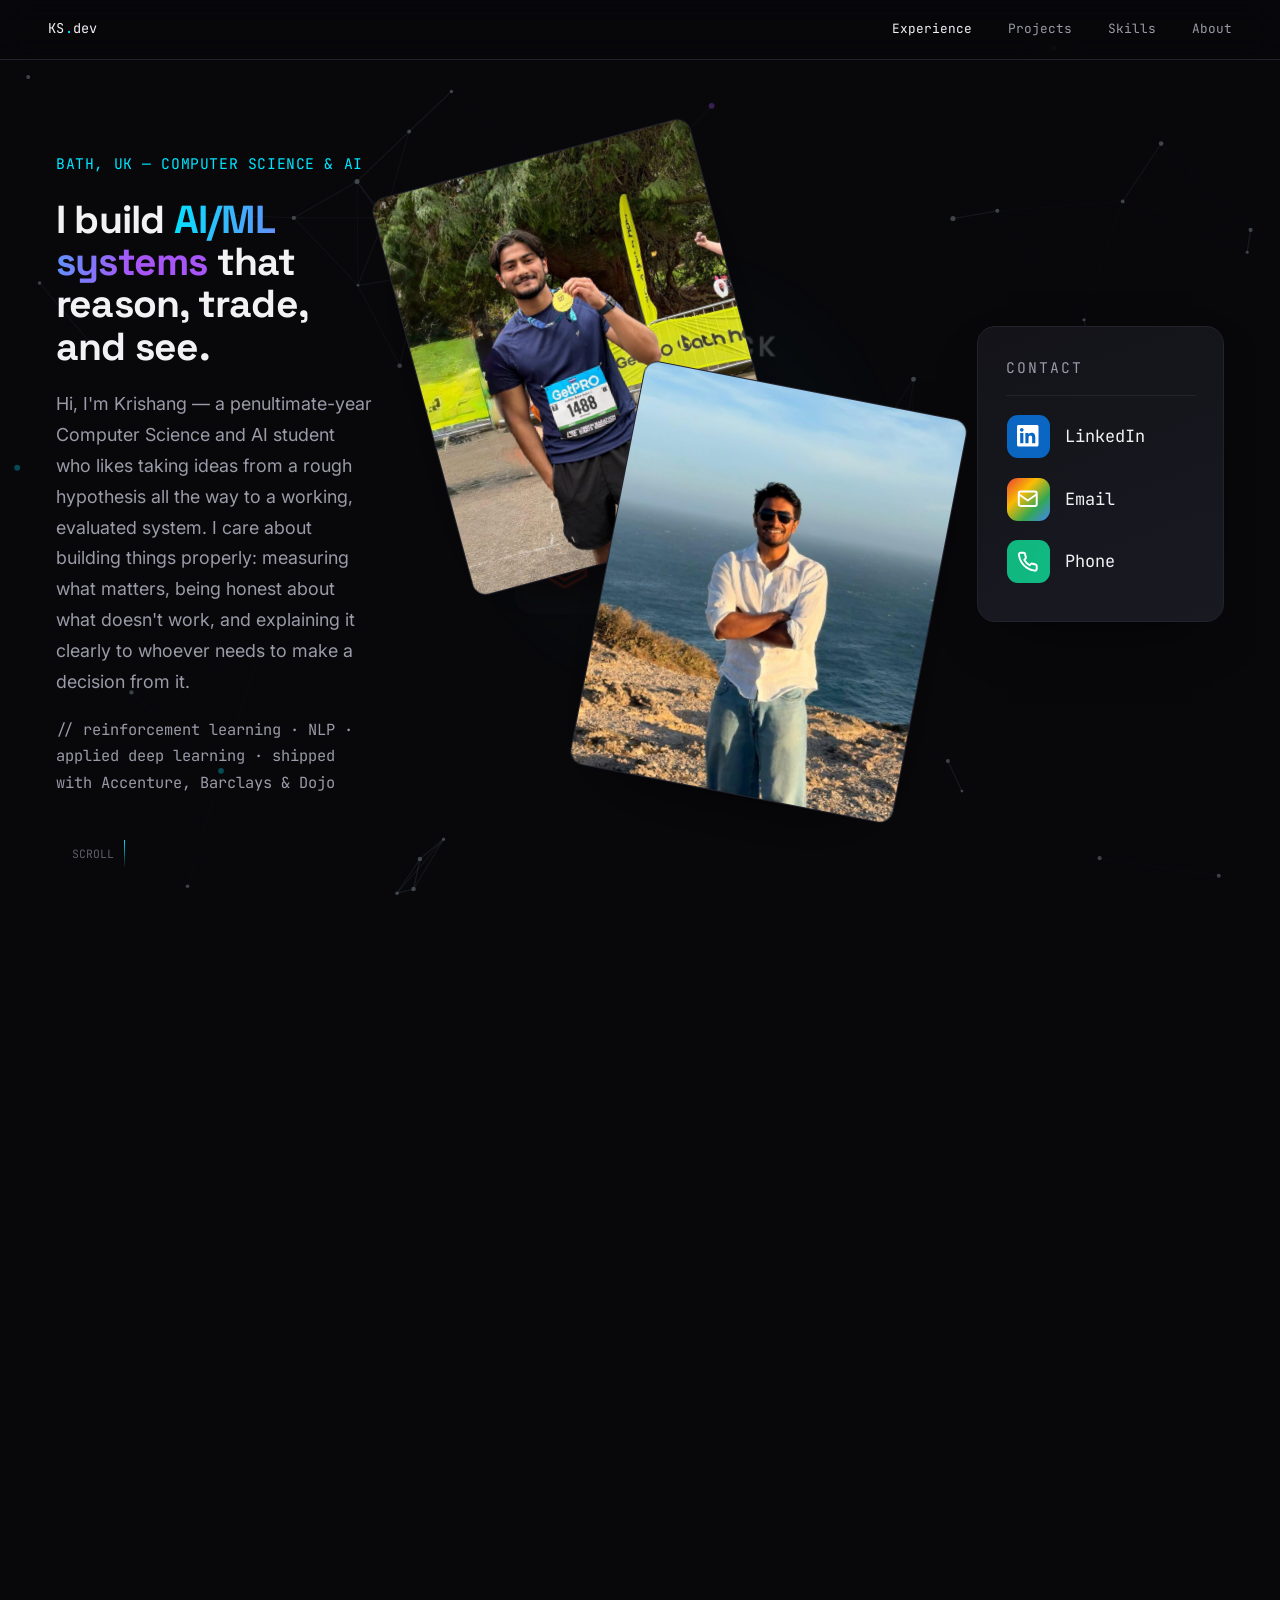
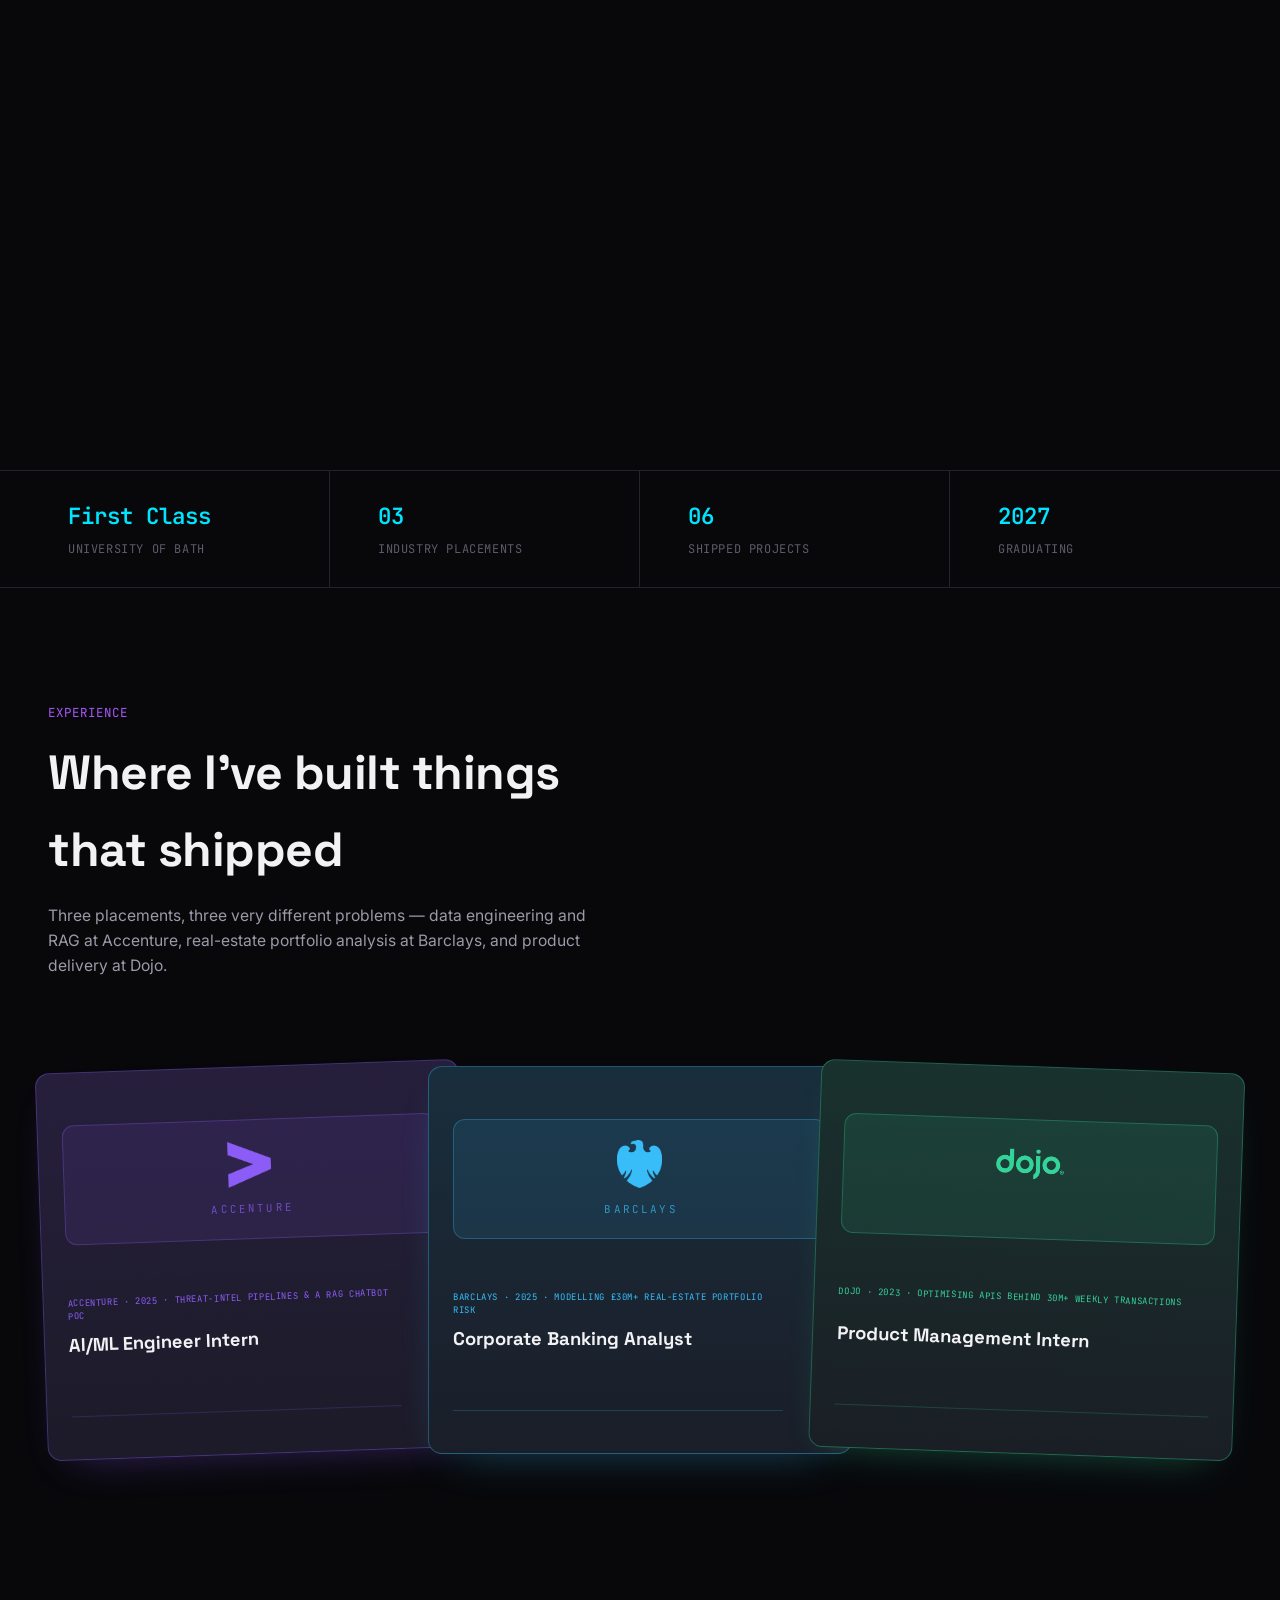
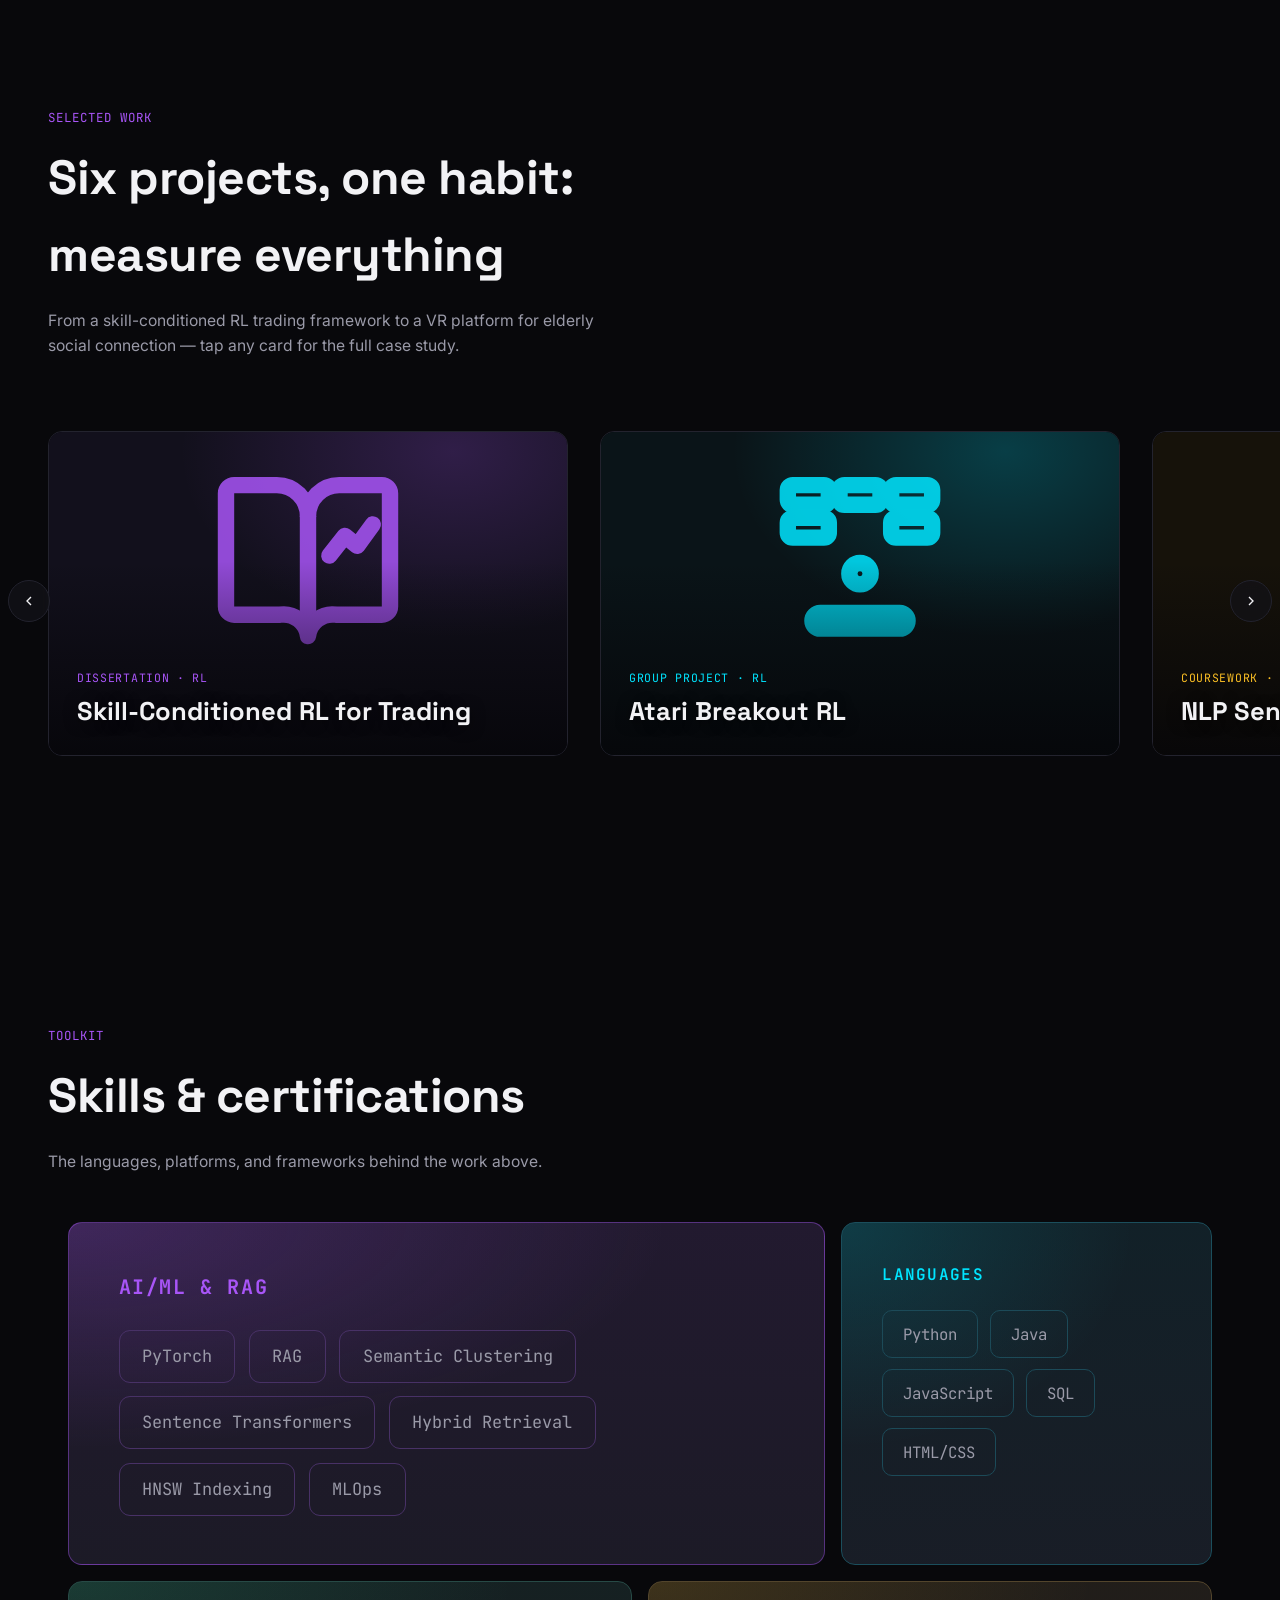
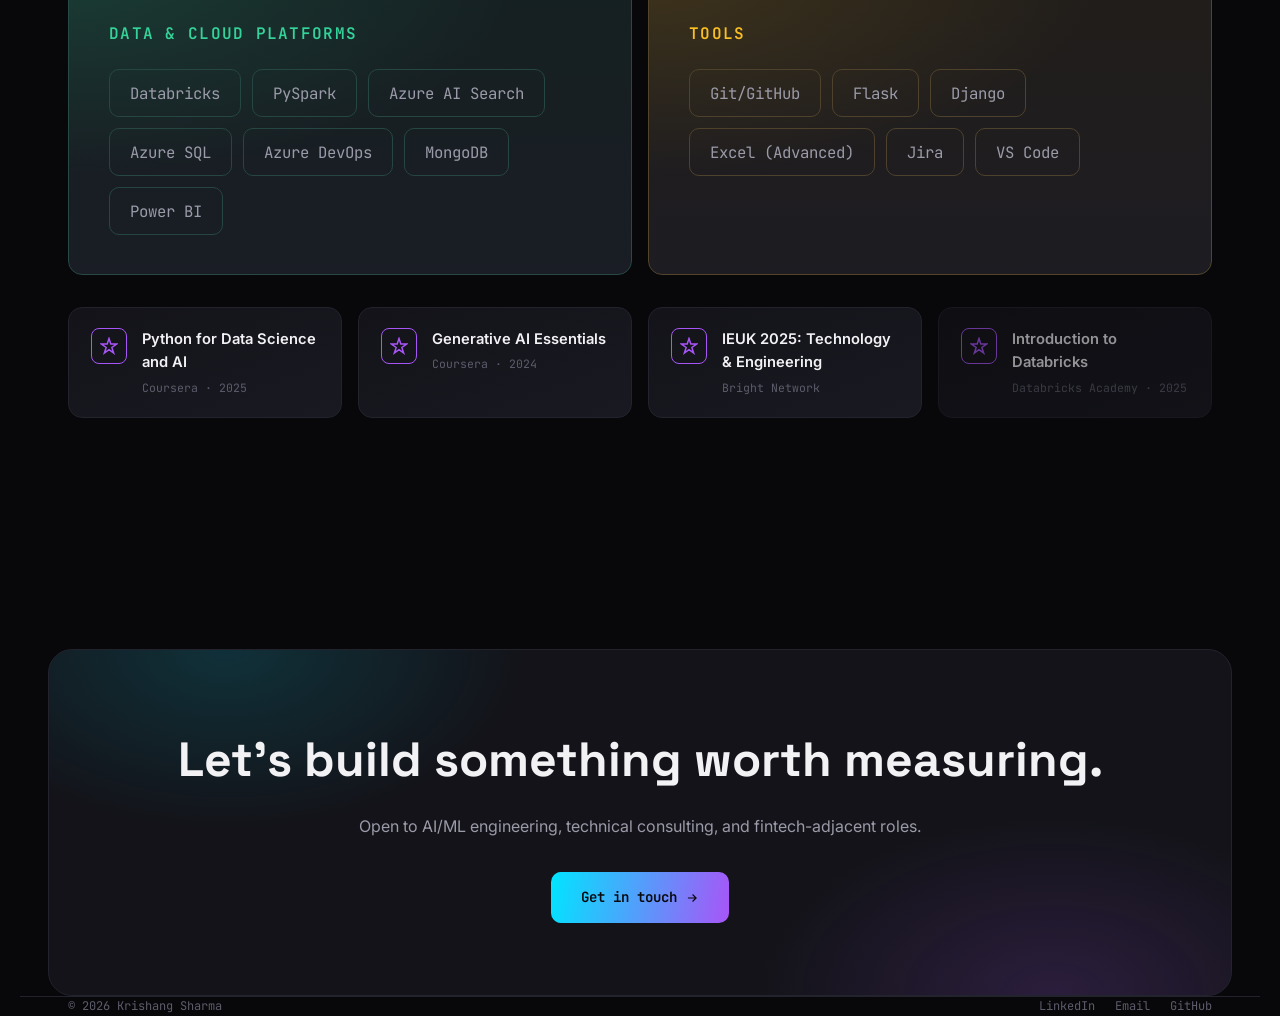
==== commit 7e2b5e88: "updated about me seciton and imporved the photo visuals!" ====
--- a/index.html
+++ b/index.html
@@ -93,14 +93,14 @@
           <span class="hero__photo-mono">KS<span>.</span></span>
           <span class="hero__photo-note">portrait 01</span>
         </div>
-        <img src="assets/portrait-1.jpg" alt="" data-fallback>
+        <img src="assets/hero-back.jpg" alt="" data-fallback>
       </figure>
       <figure class="hero__frame hero__frame--2" data-media aria-hidden="true">
         <div class="hero__frame-fallback">
           <span class="hero__photo-mono">KS<span>.</span></span>
           <span class="hero__photo-note">portrait 02</span>
         </div>
-        <img src="assets/portrait-2.jpg" alt="" data-fallback>
+        <img src="assets/hero-front.jpg" alt="" data-fallback>
       </figure>
     </div>
 
--- a/styles.css
+++ b/styles.css
@@ -274,13 +274,15 @@
 
 /* two overlapping "polaroid" portrait frames */
 .hero__frame {
-  /* The stage is the ruler: at 86.17% each frame leaves 13.83% of the stage as
-     the horizontal offset to the other one, so growing the centre column grows
-     the cards and their overlap by the same factor. No viewport-height guard is
-     needed here: the stage's own 56.5vh width cap pulls it in on a short
-     window, so the frames shrink with it. */
+  /* The stage is the ruler: at 74% each frame leaves 26% of the stage as the
+     horizontal offset to the other one, so growing the centre column grows the
+     cards and their separation by the same factor. 74% rather than the older
+     86.17% because the pair is now spread far enough to sit at ~18% overlap;
+     at the larger size that spread pushed the corners into the text and
+     contact columns. No viewport-height guard is needed here: the stage's own
+     56.5vh width cap pulls it in on a short window, so the frames shrink too. */
   position: absolute;
-  width: 86.17%;
+  width: 74%;
   aspect-ratio: 4 / 5;
   margin: 0;
   border-radius: var(--radius);
@@ -293,8 +295,11 @@
 }
 /* flush to the stage corners: the taller frames need every pixel of stage
    height for the vertical offset, and the 2% inset spent 4% of it */
-.hero__frame--1 { top: 0; left: 0; transform: rotate(-6deg); z-index: 3; }
-.hero__frame--2 { bottom: 0; right: 0; transform: rotate(5deg); z-index: 4; }
+/* Splayed a little wider than before so more of the back card reads from
+   behind the front one. The rest angles are mirrored in script.js, which writes
+   an inline transform every frame of the scrub and would otherwise win. */
+.hero__frame--1 { top: 0; left: 0; transform: translate(-11%, -4%) rotate(-15deg); z-index: 3; }
+.hero__frame--2 { bottom: 0; right: 0; transform: translate(11%, 4%) rotate(11deg); z-index: 4; }
 
 .hero__frame img {
   position: absolute;
@@ -1826,7 +1831,7 @@
 }
 .about-hero__title {
   font-family: var(--font-display);
-  font-size: clamp(2.2rem, 5.5vw, 3.6rem);
+  font-size: clamp(2rem, 4.6vw, 3.15rem);
   font-weight: 700;
   max-width: 16ch;
   margin-bottom: 1.5rem;
@@ -1838,29 +1843,151 @@
   margin-bottom: 1rem;
 }
 
+/* ============================================
+   ABOUT — TWO COLUMNS + PHOTO COLLAGE
+   Bio on the left, an asymmetric bento of photo tiles on the right. The tile
+   shapes echo the reference collage: one wide centerpiece, tall strips down
+   both sides, small squares filling the gaps, ragged corners. Placement is a
+   10x11 cell grid with each tile's rectangle pinned by its .ct-* class, so
+   rebalancing a shape means editing one grid-area line.
+   ============================================ */
+.about-hero__grid {
+  display: grid;
+  /* Collage takes the larger share. The text column only needs ~540px — the
+     paragraphs cap at 62ch and the title at 16ch — so extra width there is
+     wasted, while the collage scales with whatever it is given. */
+  grid-template-columns: minmax(0, 10fr) minmax(0, 11fr);
+  gap: clamp(2rem, 4vw, 4rem);
+  align-items: center;
+}
+/* Above the standard container the About section runs wider than --max-w so
+   the collage has room to grow; below 1300 this resolves to the normal width. */
+@media (min-width: 1300px) {
+  .about-hero { max-width: min(1460px, 100vw - 4rem); }
+}
+
+.about-collage {
+  display: grid;
+  grid-template-columns: repeat(10, 1fr);
+  grid-template-rows: repeat(11, 1fr);
+  gap: 6px;
+  /* cells stay square: 10 columns across, 11 rows down */
+  aspect-ratio: 10 / 11;
+}
+.about-collage__tile {
+  width: 100%;
+  height: 100%;
+  object-fit: cover;
+  border-radius: 12px;
+  /* one quiet treatment for every tile — a neutral hairline warmed slightly
+     toward violet, not the per-hue rainbow the project cards use */
+  border: 1px solid color-mix(in srgb, var(--violet) 22%, var(--border));
+  box-shadow: 0 14px 34px -18px rgba(0, 0, 0, 0.7);
+  position: relative;   /* so a hovered tile can raise above its neighbours */
+}
+
+/* grid-area: rowStart / colStart / rowEnd / colEnd */
+.ct-a { grid-area: 2 / 1 / 4 / 3; }    /* small square, top-left inset   */
+.ct-b { grid-area: 1 / 3 / 4 / 5; }    /* portrait                       */
+.ct-c { grid-area: 1 / 5 / 4 / 9; }    /* wide landscape                 */
+.ct-d { grid-area: 2 / 9 / 7 / 11; }   /* tall right strip               */
+.ct-e { grid-area: 4 / 1 / 8 / 3; }    /* tall left                      */
+.ct-f { grid-area: 4 / 3 / 8 / 9; }    /* centerpiece                    */
+.ct-g { grid-area: 8 / 1 / 11 / 3; }   /* portrait, bottom-left          */
+.ct-h { grid-area: 8 / 3 / 12 / 5; }   /* tall portrait, drops lowest    */
+.ct-i { grid-area: 8 / 5 / 10 / 7; }   /* small square                   */
+.ct-j { grid-area: 10 / 5 / 12 / 7; }  /* small square under it          */
+.ct-k { grid-area: 8 / 7 / 12 / 9; }   /* bottom-right tall              */
+/* fills the empty 2x4 notch under the gym strip; the one-row gap at row 7
+   keeps the right edge stepped rather than a flat rectangle */
+.ct-l { grid-area: 8 / 9 / 12 / 11; }  /* bottom-right corner            */
+
+/* Hover: the same lift-and-glow language as the Skills bento and project
+   cards, scaled down — the collage should stay calm and photographic. The
+   transform never reflows the grid, so the collage keeps its shape. */
+@media (hover: hover) and (pointer: fine) {
+  .about-collage__tile {
+    transition: transform var(--dur) var(--ease),
+                border-color var(--dur) var(--ease),
+                box-shadow var(--dur) var(--ease);
+  }
+  .about-collage__tile:hover {
+    z-index: 2;
+    transform: scale(1.03);
+    border-color: color-mix(in srgb, var(--violet) 55%, transparent);
+    box-shadow: 0 18px 44px -16px color-mix(in srgb, var(--violet) 45%, transparent),
+                0 14px 34px -18px rgba(0, 0, 0, 0.7);
+  }
+}
+@media (prefers-reduced-motion: reduce) {
+  .about-collage__tile:hover { transform: none; }
+}
+
+/* Stack below the site's 1023 break: text first, collage full-width under it */
+@media (max-width: 1023px) {
+  .about-hero__grid { grid-template-columns: minmax(0, 1fr); }
+  .about-collage { max-width: 720px; }
+}
+
+/* Phone: the full mosaic's small squares fall under ~40px, so it simplifies
+   to four tiles — banner, tall portrait, and two squares — same treatment. */
+@media (max-width: 480px) {
+  .about-collage {
+    grid-template-columns: repeat(4, 1fr);
+    grid-template-rows: repeat(6, 1fr);
+    aspect-ratio: 4 / 6;
+    gap: 5px;
+  }
+  .about-collage__tile { border-radius: 10px; }
+  .ct-a, .ct-d, .ct-e, .ct-g, .ct-h, .ct-j, .ct-k, .ct-l { display: none; }
+  .ct-c { grid-area: 1 / 1 / 3 / 5; }
+  .ct-b { grid-area: 3 / 1 / 7 / 3; }
+  .ct-f { grid-area: 3 / 3 / 5 / 5; }
+  .ct-i { grid-area: 5 / 3 / 7 / 5; }
+}
+
+
 .beyond-grid {
   display: grid;
-  grid-template-columns: repeat(auto-fit, minmax(240px, 1fr));
-  gap: 1.25rem;
+  /* Fixed tracks, not auto-fit: with four cards auto-fit dropped to three at
+     ~1180 and stranded the fourth alone on its own row. */
+  grid-template-columns: repeat(4, minmax(0, 1fr));
+  gap: 1.6rem;
+}
+/* Tablet: a clean 2x2 rather than 3 + an orphan */
+@media (max-width: 1199px) {
+  .beyond-grid { grid-template-columns: repeat(2, minmax(0, 1fr)); }
+}
+@media (max-width: 560px) {
+  .beyond-grid { grid-template-columns: minmax(0, 1fr); gap: 1.25rem; }
 }
 .beyond-card {
   border: 1px solid var(--border);
   border-radius: var(--radius);
-  padding: 1.75rem;
+  padding: 2.2rem 2.1rem;
+  /* floor so the four read as substantial even where the copy is short;
+     the longest card sets the row height anyway */
+  min-height: 300px;
   background: linear-gradient(160deg, var(--surface), var(--surface-2));
   transition: border-color 0.25s ease, transform 0.25s ease;
 }
 .beyond-card:hover { border-color: var(--violet); transform: translateY(-4px); }
 .beyond-card__icon {
-  width: 40px; height: 40px;
-  border-radius: 10px;
+  width: 52px; height: 52px;
+  border-radius: 13px;
   display: flex; align-items: center; justify-content: center;
-  margin-bottom: 1.1rem;
+  margin-bottom: 1.4rem;
   border: 1px solid var(--cyan);
   color: var(--cyan);
 }
-.beyond-card__title { font-weight: 600; font-size: 1.02rem; margin-bottom: 0.5rem; }
-.beyond-card__desc { color: var(--text-dim); font-size: 0.9rem; }
+.beyond-card__title { font-weight: 600; font-size: 1.15rem; margin-bottom: 0.65rem; }
+.beyond-card__desc { color: var(--text-dim); font-size: 0.95rem; line-height: 1.6; }
+
+@media (max-width: 560px) {
+  .beyond-card { padding: 1.8rem 1.7rem; min-height: 0; }
+  .beyond-card__icon { width: 46px; height: 46px; margin-bottom: 1.15rem; }
+  .beyond-card__title { font-size: 1.08rem; }
+}
 
 .contact-panel {
   border: 1px solid var(--border);
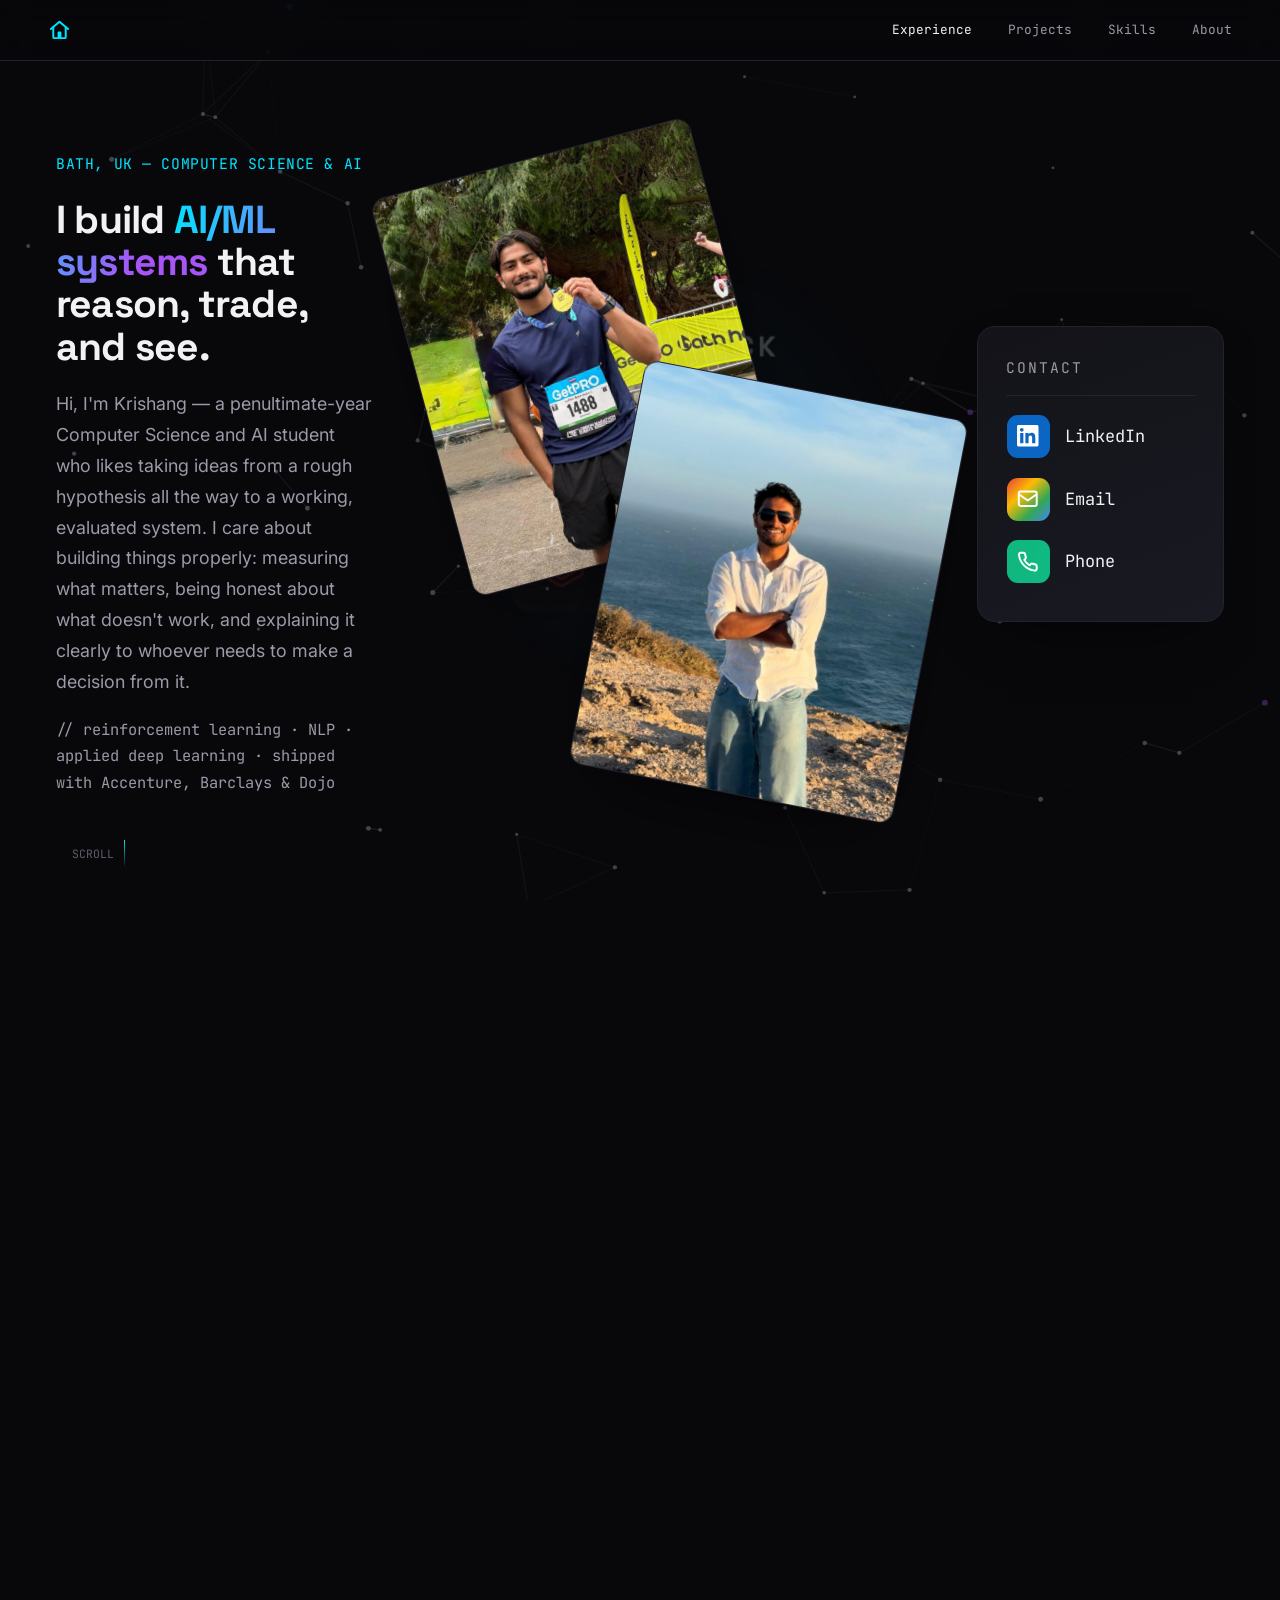
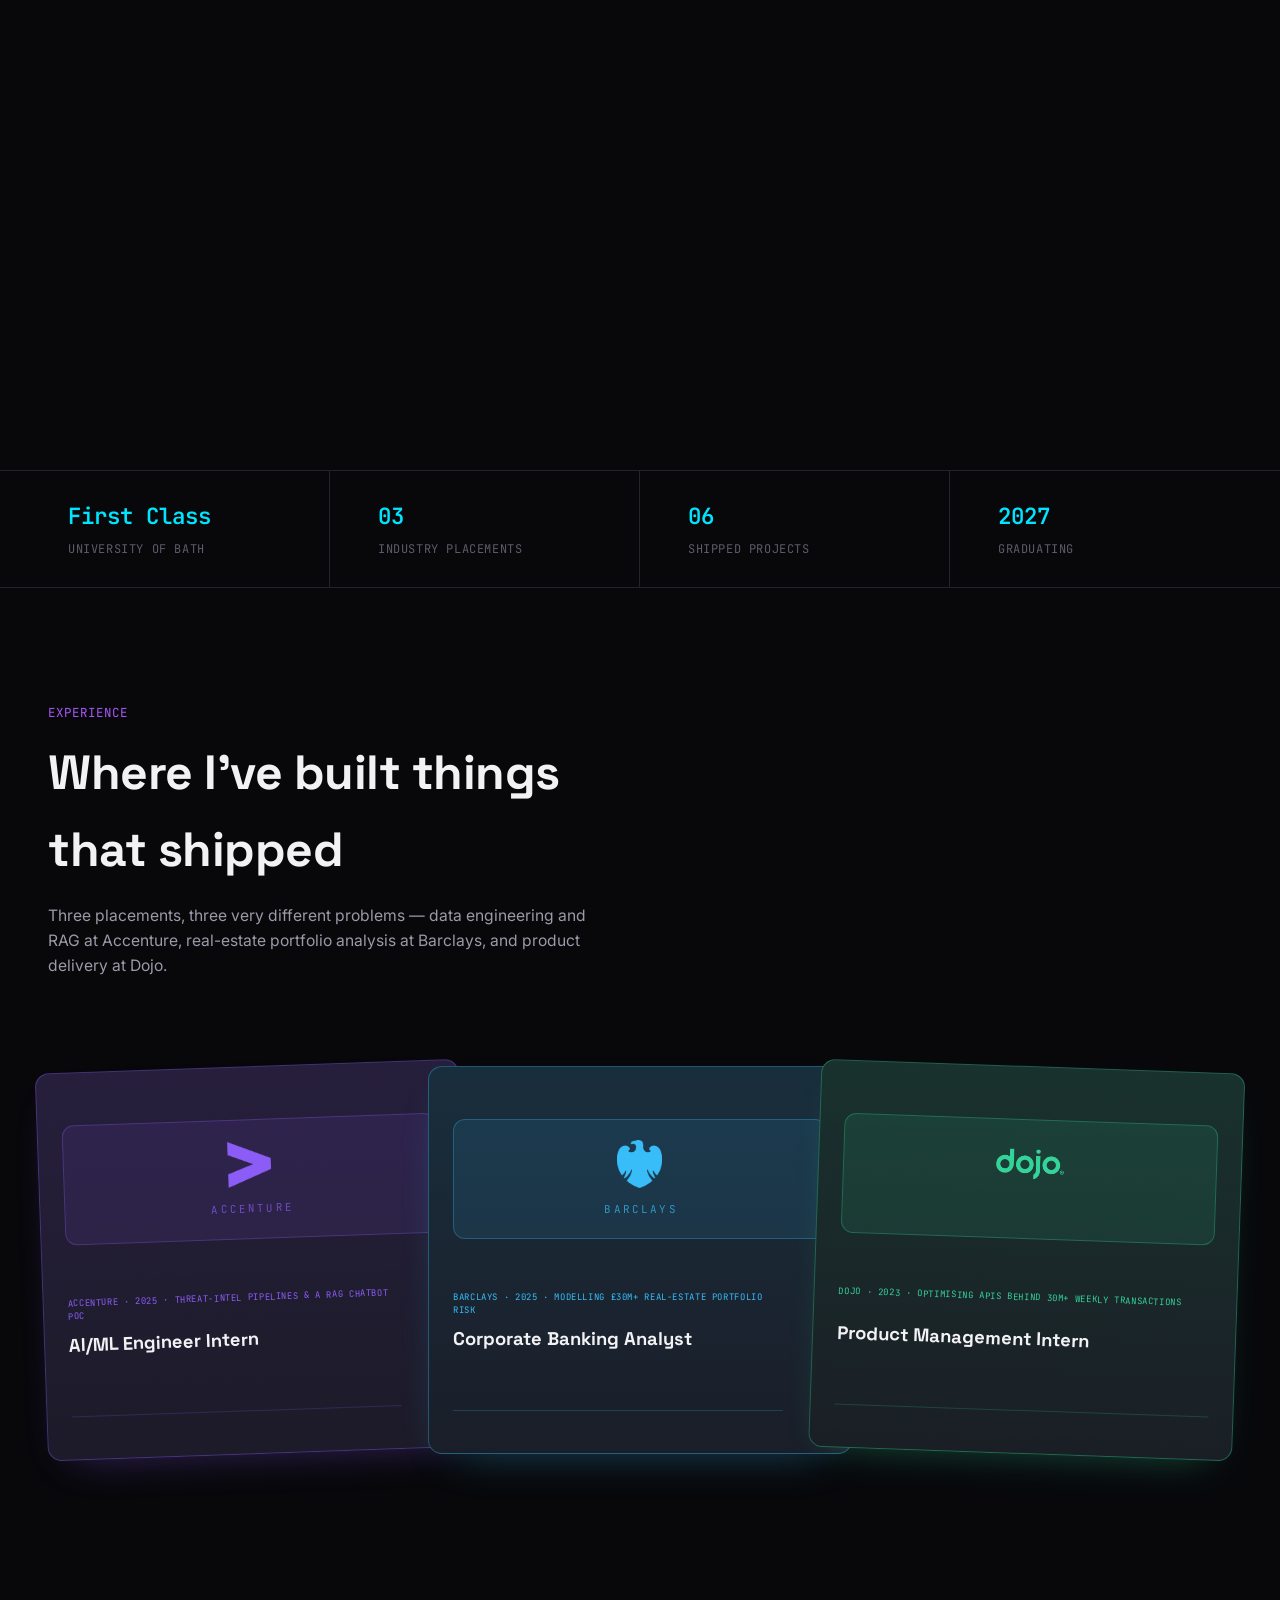
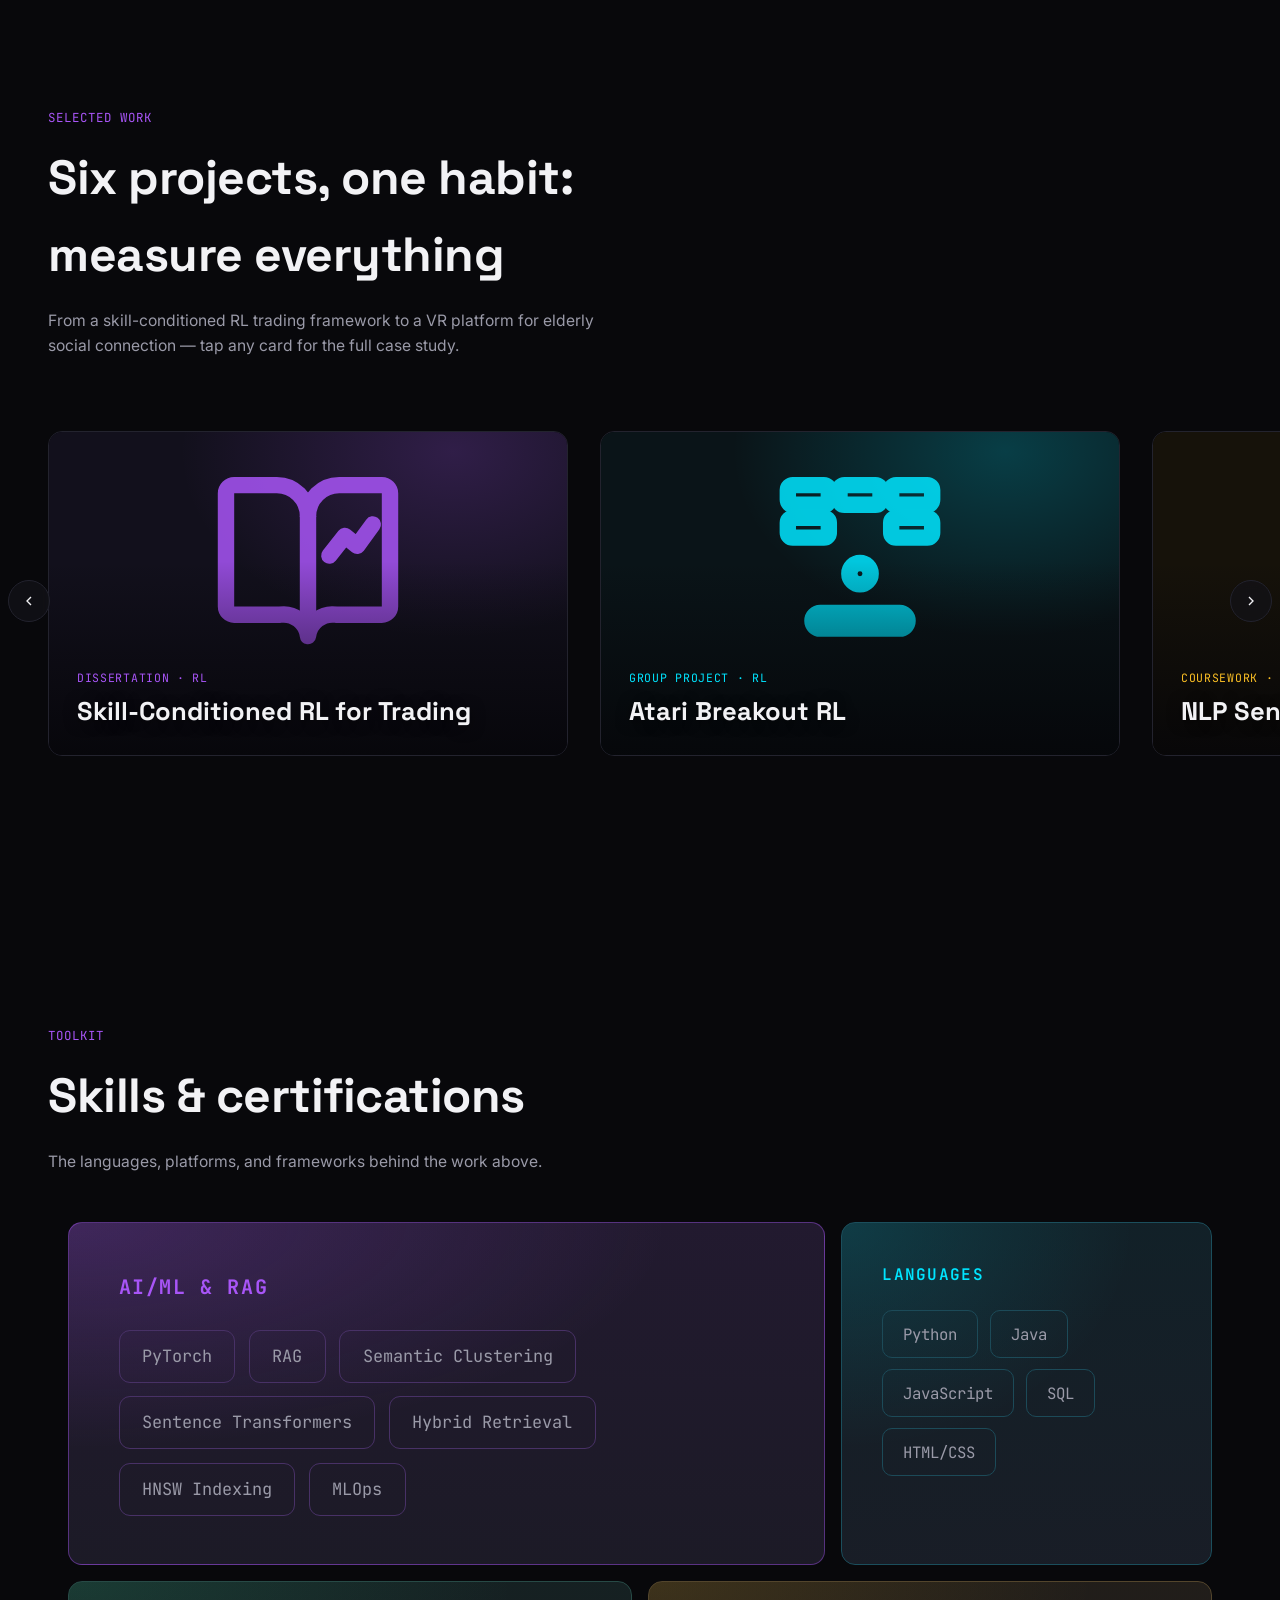
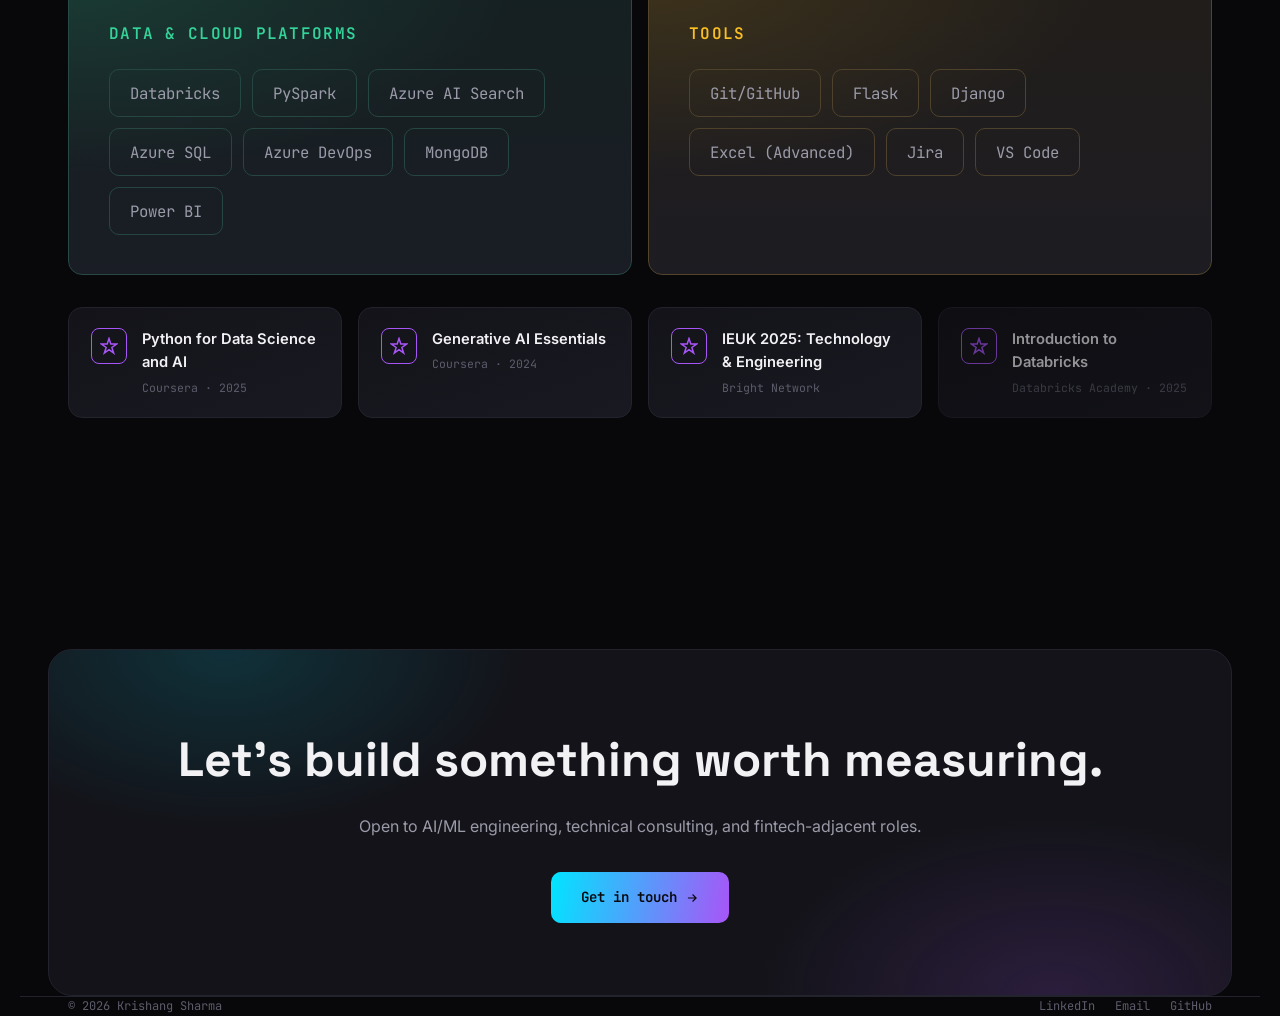
==== commit 07008cff: "Home button added at top corner of every page. when clicked, will direct user back to main screen" ====
--- a/index.html
+++ b/index.html
@@ -15,7 +15,7 @@
 <canvas class="plexus" aria-hidden="true"></canvas>
 
 <nav class="nav">
-  <div class="nav__mark">KS<span>.</span>dev</div>
+  <a class="nav__mark" href="index.html" aria-label="Home"><svg width="23" height="23" viewBox="0 0 24 24" fill="none" stroke="currentColor" stroke-width="2" stroke-linecap="round" stroke-linejoin="round"><path d="M3 11.5 12 4l9 7.5"/><path d="M5.5 9.8V20a1 1 0 0 0 1 1h4.5v-6h2v6H17.5a1 1 0 0 0 1-1V9.8"/></svg></a>
   <div class="nav__links">
     <a href="#experience">Experience</a>
     <a href="#projects">Projects</a>
--- a/styles.css
+++ b/styles.css
@@ -122,12 +122,12 @@
 }
 
 .nav__mark {
-  font-family: var(--font-mono);
-  font-size: 0.85rem;
-  letter-spacing: 0.02em;
-  color: var(--text);
-}
-.nav__mark span { color: var(--cyan); }
+  display: flex;
+  align-items: center;
+  color: var(--cyan);
+  transition: filter 0.2s ease, transform 0.2s ease;
+}
+.nav__mark:hover { filter: drop-shadow(0 0 6px var(--cyan-dim)); transform: scale(1.06); }
 
 .nav__links {
   display: flex;
